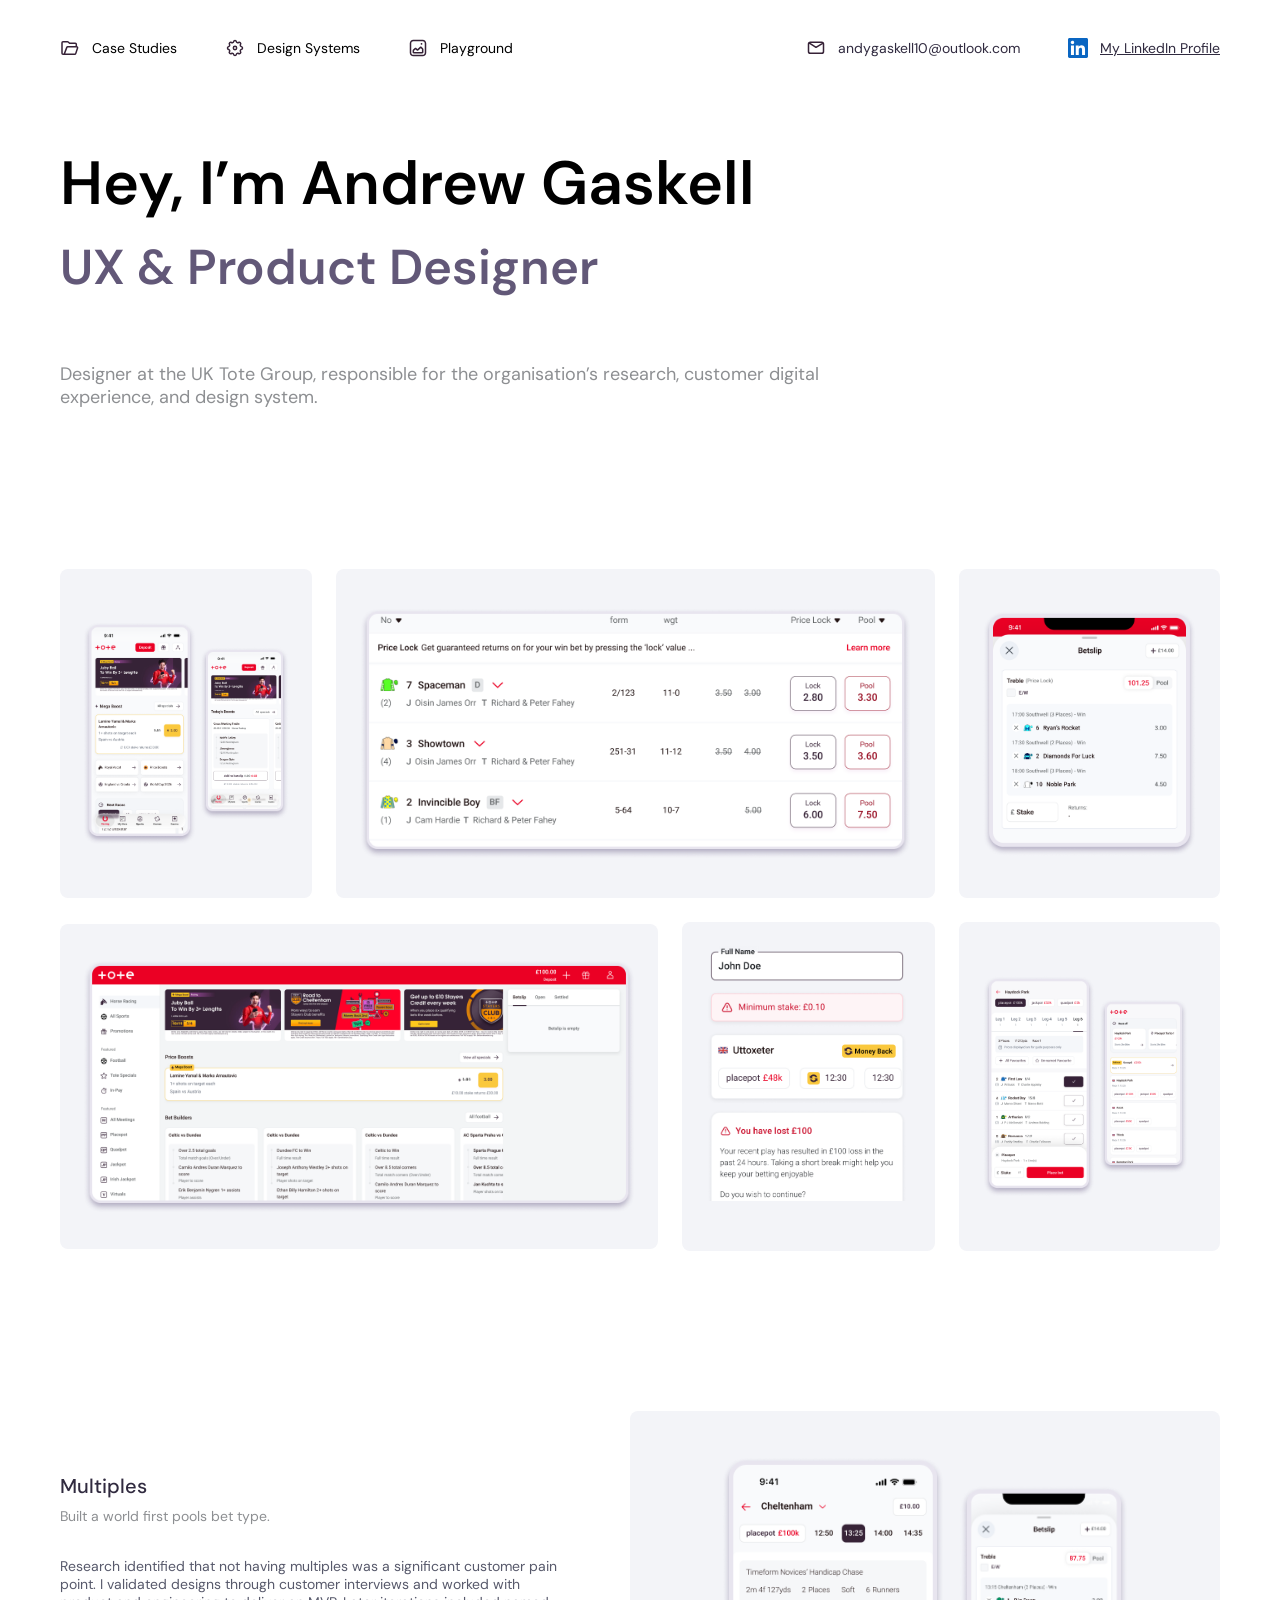
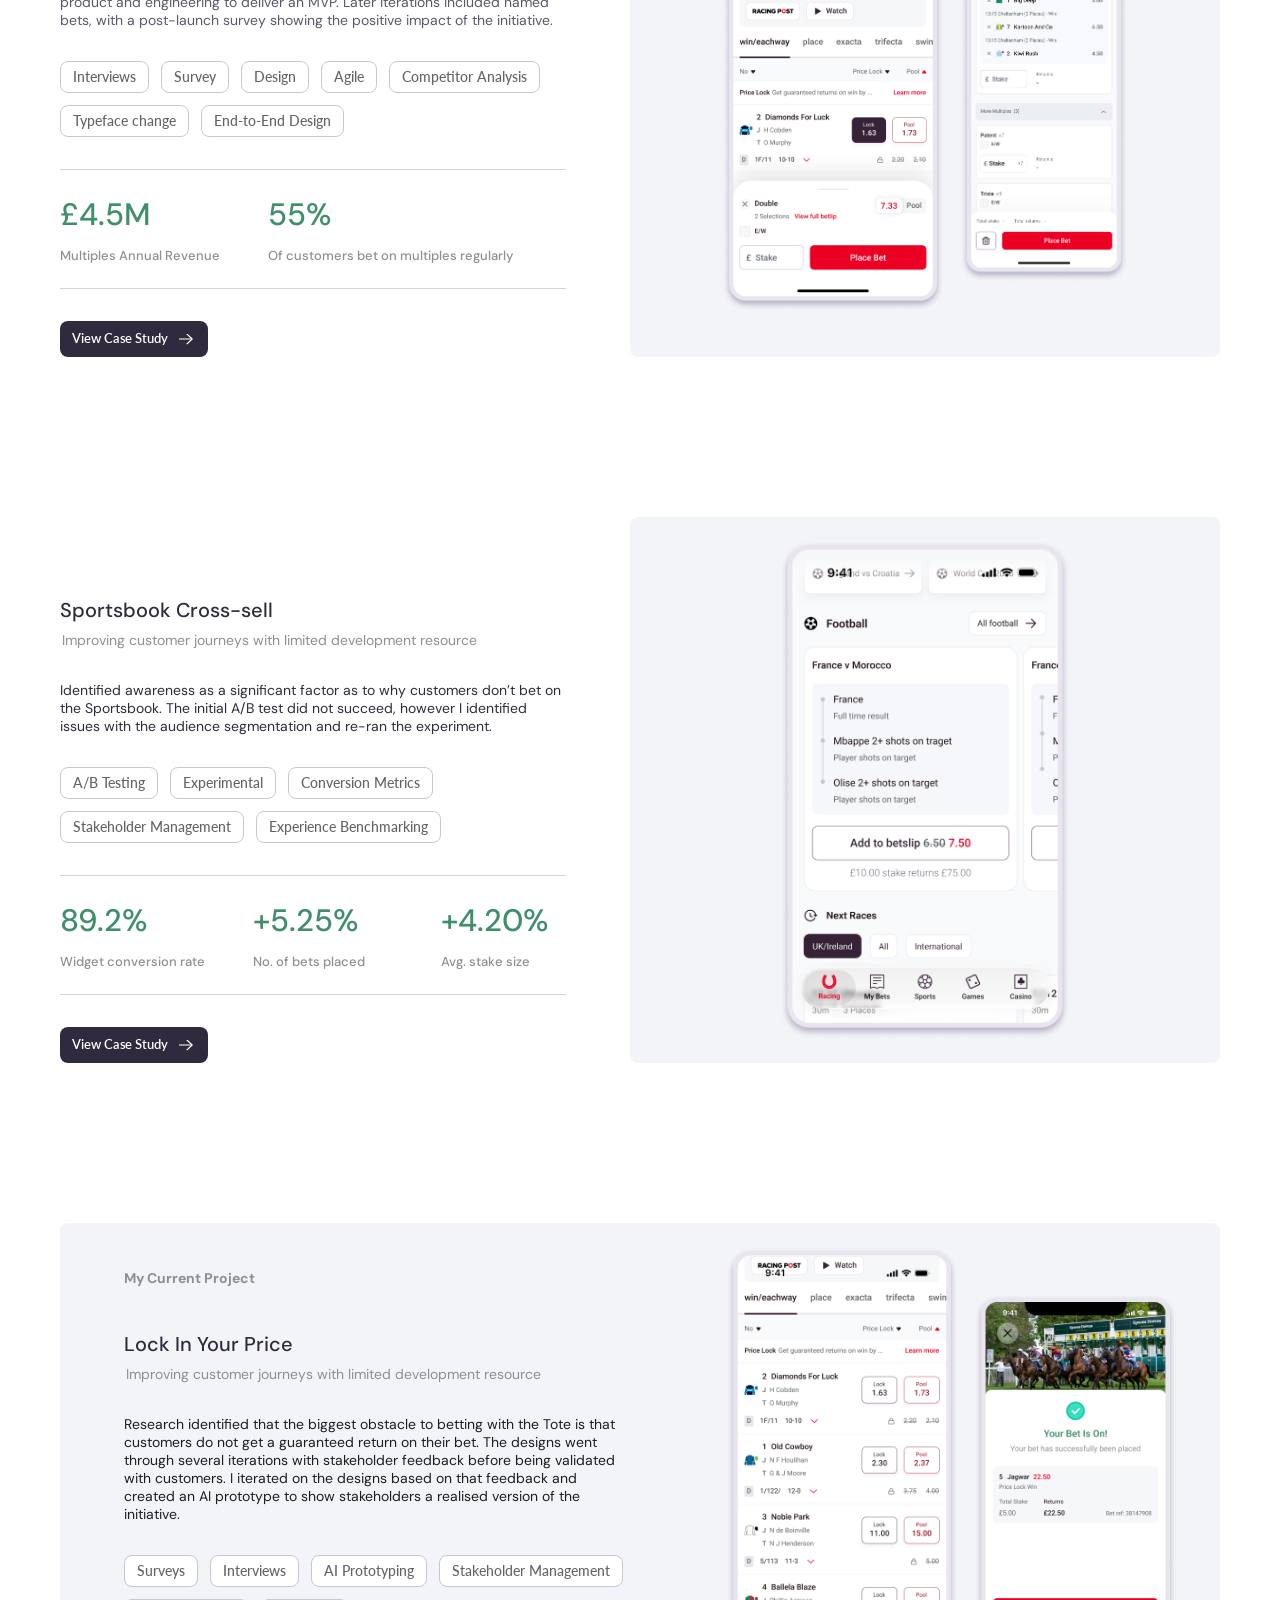
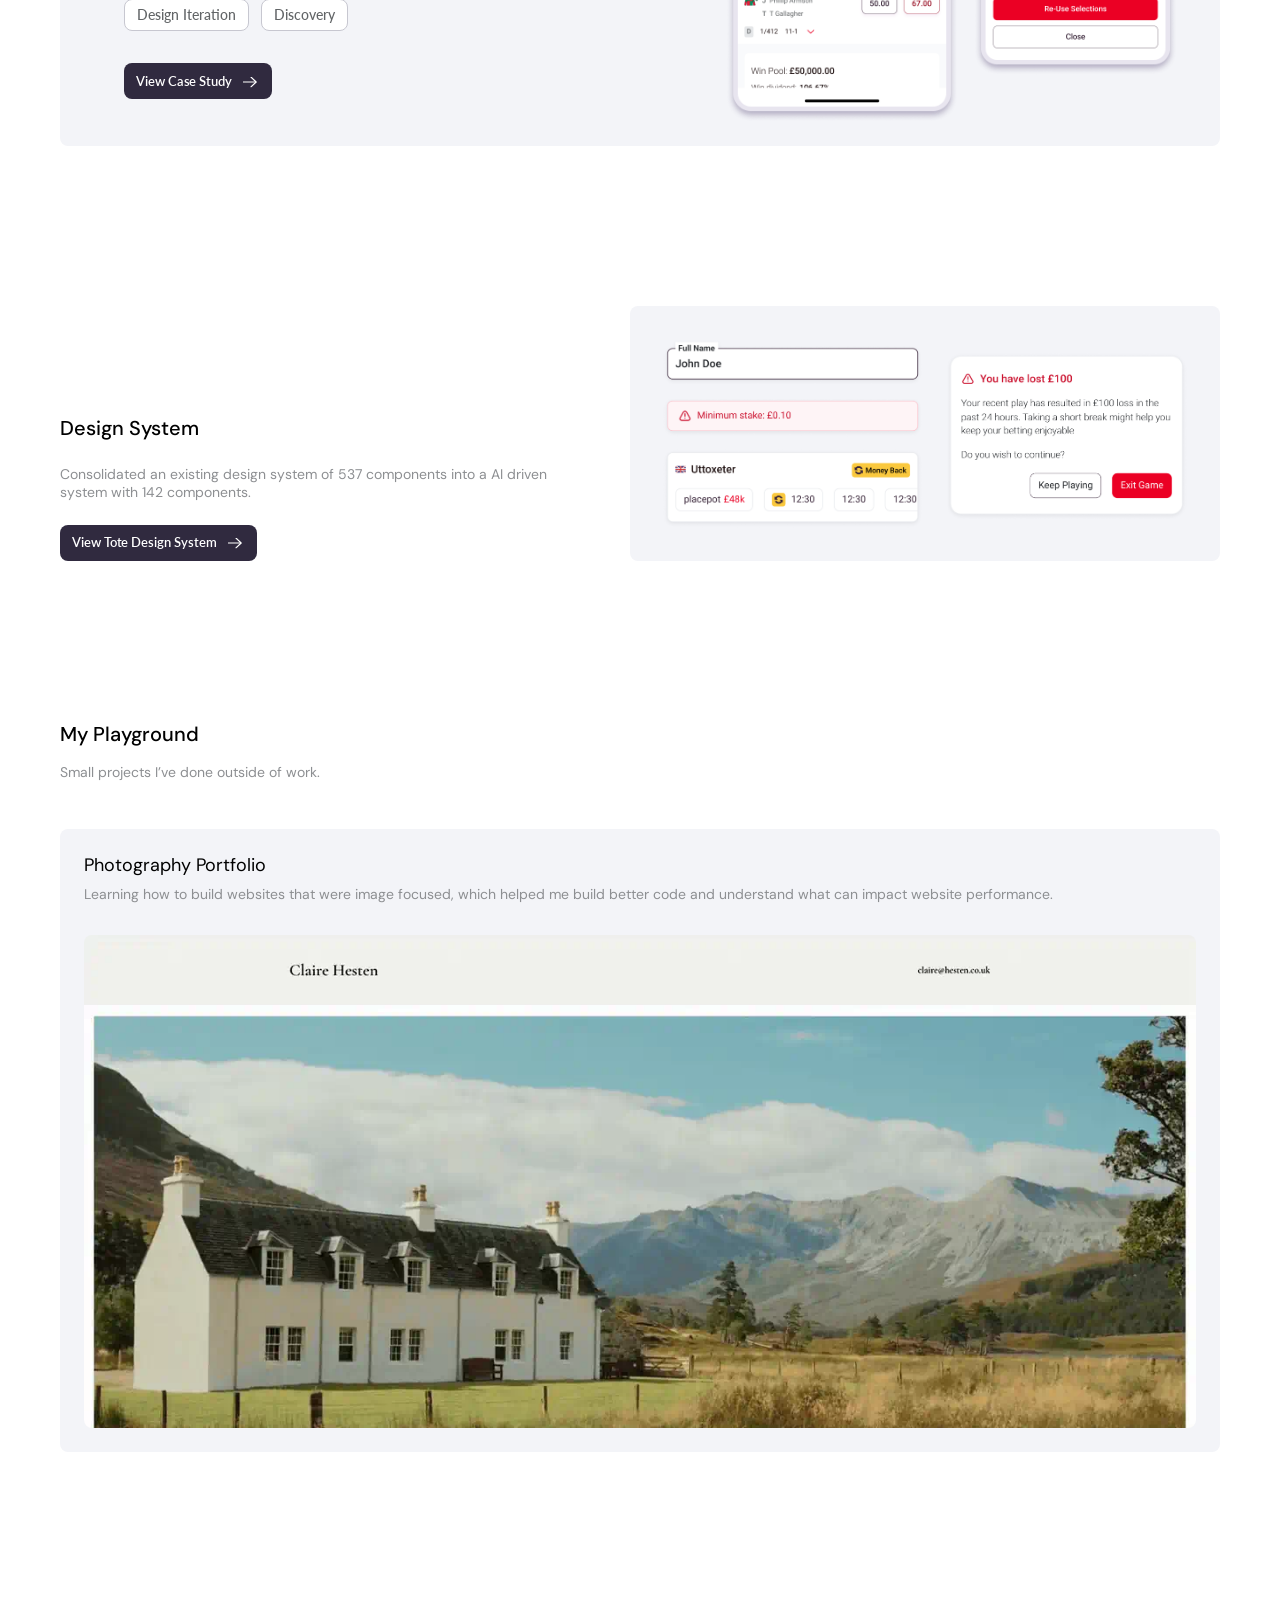
==== index.html @ a0d631d8 "Make the new design portfolio page the homepage design-portfolio.html becomes index.html, replacing " ====
<!DOCTYPE html>
<html lang="en">
<head>
  <meta charset="UTF-8" />
  <meta name="viewport" content="width=device-width, initial-scale=1.0" />
  <title>Andrew Gaskell – UX &amp; Product Designer</title>
  <meta name="description" content="Andrew Gaskell, UX &amp; Product Designer at the UK Tote Group: case studies, design system and side projects." />
  <link rel="preconnect" href="https://fonts.googleapis.com" />
  <link rel="preconnect" href="https://fonts.gstatic.com" crossorigin />
  <link
    href="https://fonts.googleapis.com/css2?family=DM+Sans:opsz,wght@9..40,400;9..40,500;9..40,600;9..40,700&family=Lato:wght@400;700&display=swap"
    rel="stylesheet"
  />
  <link rel="stylesheet" href="tokens.css" />
  <script>
    if ('IntersectionObserver' in window) document.documentElement.classList.add('reveal-ready');
  </script>
  <style>
    *,
    *::before,
    *::after {
      box-sizing: border-box;
      margin: 0;
      padding: 0;
    }

    html {
      scroll-behavior: smooth;
    }

    @media (prefers-reduced-motion: reduce) {
      html { scroll-behavior: auto; }
    }

    body {
      font-family: var(--font-sans);
      font-optical-sizing: none;
      font-variation-settings: "opsz" 14;
      line-height: normal;
      color: var(--pf-text-primary);
      background: var(--pf-surface);
      -webkit-font-smoothing: antialiased;
      -moz-osx-font-smoothing: grayscale;
    }

    img {
      display: block;
      max-width: 100%;
    }

    a {
      color: inherit;
    }

    :focus-visible {
      outline: 2px solid var(--pf-action-primary);
      outline-offset: 3px;
      border-radius: 4px;
    }

    .skip-link {
      position: absolute;
      left: var(--space-04);
      top: -100px;
      z-index: 200;
      padding: var(--space-02) var(--space-03);
      background: var(--pf-action-primary);
      color: var(--pf-surface);
      border-radius: var(--radius-md);
      font-size: var(--font-size-body-sm);
    }

    .skip-link:focus {
      top: var(--space-04);
    }

    /* ---------- HEADER ---------- */
    .site-header {
      position: sticky;
      top: 0;
      z-index: 100;
      display: flex;
      align-items: center;
      justify-content: space-between;
      gap: var(--space-05) var(--space-07);
      flex-wrap: wrap;
      min-height: 83px;
      /* 60px at 1440; beyond that it lines up with the centred 1320px content. */
      padding: 36px max(60px, calc((100% - 1320px) / 2)) var(--space-05);
      background: var(--pf-surface) url("images/home-header-bg.png") center / cover no-repeat;
      transition: box-shadow 0.2s ease;
    }

    .site-header--scrolled {
      box-shadow: 0 1px 0 var(--pf-border-divider);
    }

    .site-nav,
    .site-contact {
      display: flex;
      align-items: center;
      flex-wrap: wrap;
      gap: var(--space-03) var(--space-07);
      list-style: none;
    }

    .site-nav li,
    .site-contact li {
      display: flex;
    }

    .header-link {
      display: inline-flex;
      align-items: center;
      gap: var(--space-03);
      font-size: var(--font-size-body-sm);
      text-decoration: none;
      white-space: nowrap;
    }

    .site-nav .header-link {
      color: var(--pf-text-strong);
    }

    .site-contact .header-link {
      color: var(--pf-text-brand);
    }

    .header-link__icon {
      flex: none;
      width: 20px;
      height: 20px;
    }

    .header-link:hover span,
    .header-link--underline span {
      text-decoration: underline;
    }

    /* ---------- PAGE ---------- */
    .page {
      display: flex;
      flex-direction: column;
      gap: var(--space-11);
      max-width: 1440px;
      margin: 0 auto;
      padding: 60px 60px var(--space-11);
    }

    [id] {
      scroll-margin-top: 110px;
    }

    /* ---------- HERO ---------- */
    .hero {
      display: flex;
      flex-direction: column;
      gap: var(--space-08);
    }

    .hero__title {
      max-width: 695px;
    }

    .hero__title {
      display: flex;
      flex-direction: column;
      gap: var(--space-03);
      font-weight: 600;
    }

    .hero__name {
      font-size: var(--font-size-display);
      font-weight: 600;
      color: var(--pf-text-strong);
    }

    .hero__role {
      font-size: var(--font-size-h1);
      color: var(--pf-text-accent);
    }

    .hero__intro {
      width: 848px;
      max-width: 100%;
      font-size: var(--font-size-body);
      line-height: 23px;
      color: var(--pf-text-tertiary);
    }

    /* ---------- BANNER GRID ---------- */
    .banner-grid {
      display: flex;
      flex-direction: column;
      gap: var(--space-05);
    }

    .banner-row {
      display: flex;
      align-items: center;
      gap: var(--space-05);
    }

    .tile {
      display: flex;
      align-items: center;
      min-width: 0;
      height: 329px;
      padding: 0 var(--space-05);
      background: var(--pf-surface-muted);
      border-radius: var(--radius-md);
    }

    .tile img {
      height: auto;
      object-fit: cover;
    }

    .tile--phones {
      gap: var(--space-01);
    }

    /* Basis = Figma width; equal shrink keeps the columns proportional. */
    .tile--1 { flex: 0 1 286px; }
    .tile--2 { flex: 0 1 690px; justify-content: center; overflow: hidden; }
    .tile--3 { flex: 0 1 296px; }
    .tile--4 { flex: 0 1 690px; height: 325px; padding: 0 var(--space-04); justify-content: center; overflow: hidden; }
    .tile--5 { flex: 0 1 286px; align-items: flex-start; padding: var(--space-05); overflow: hidden; }
    .tile--6 { flex: 0 1 296px; }

    .tile--1 .tile__big { width: 54.62%; }
    .tile--1 .tile__small { width: 43.7%; }
    .tile--2 img,
    .tile--3 img { width: 100%; }
    .tile--4 img { width: 97.57%; }
    .tile--5 img { width: 98.74%; }
    .tile--6 .tile__big { width: 52.42%; }
    .tile--6 .tile__small { width: 41.94%; }

    /* ---------- SHARED CASE STUDY PARTS ---------- */
    .case {
      display: flex;
      align-items: flex-end;
      gap: var(--space-08);
      max-width: 1215px;
    }

    .case__body {
      display: flex;
      flex: none;
      flex-direction: column;
      align-items: flex-start;
      gap: var(--space-06);
      width: 506px;
      max-width: 100%;
    }

    .case__heading {
      display: flex;
      flex-direction: column;
      gap: var(--space-02);
      width: 418px;
      max-width: 100%;
    }

    .case__title {
      font-size: var(--font-size-body-lg);
      font-weight: 500;
      color: var(--pf-text-brand);
    }

    .case__subtitle {
      font-size: var(--font-size-body-sm);
      font-weight: 400;
      color: var(--pf-text-tertiary);
    }

    .case__text,
    .case__subtitle,
    .ds__text,
    .playground__sub,
    .project__text {
      line-height: 18px;
    }

    .case__text {
      font-size: var(--font-size-body-sm);
    }

    .chips {
      display: flex;
      flex-wrap: wrap;
      align-items: center;
      gap: var(--space-03);
      list-style: none;
    }

    .chip {
      display: inline-flex;
      align-items: center;
      height: 32px;
      padding: 6px var(--space-03);
      background: var(--pf-surface);
      border: 0.6px solid var(--pf-border-chip);
      border-radius: var(--radius-md);
      font-family: var(--font-ui);
      font-size: var(--font-size-body-sm);
      font-weight: 500;
      line-height: 20px;
      color: var(--pf-text-chip);
      white-space: nowrap;
    }

    /* Figma lets the 3-metric row run 13px past the 506px column; nowrap keeps that. */
    .metrics {
      display: flex;
      flex-wrap: nowrap;
      gap: var(--space-05) var(--space-07);
      width: 100%;
      padding: var(--space-05) 0;
      border-top: 1px solid var(--pf-border-divider);
      border-bottom: 1px solid var(--pf-border-divider);
      font-weight: 500;
    }

    .metric {
      display: flex;
      flex: none;
      flex-direction: column;
      gap: var(--space-03);
    }

    .metric__value {
      font-size: var(--font-size-h3);
      color: var(--pf-text-positive);
      white-space: nowrap;
    }

    .metric__label {
      font-size: var(--font-size-label);
      white-space: nowrap;
      color: var(--pf-text-tertiary);
    }

    .metric--fixed .metric__label {
      width: 140px;
      white-space: normal;
    }

    .btn {
      display: inline-flex;
      align-items: center;
      justify-content: center;
      gap: var(--space-02);
      padding: var(--space-02) var(--space-03);
      background: var(--pf-action-primary);
      border-radius: var(--radius-md);
      font-family: var(--font-ui);
      font-size: var(--font-size-label);
      font-weight: 600;
      line-height: 1.34;
      letter-spacing: -0.065px;
      color: var(--pf-surface);
      text-decoration: none;
      white-space: nowrap;
      transition: background-color 0.15s ease;
    }

    .btn:hover {
      background: var(--pf-action-hover);
    }

    .btn__icon {
      display: flex;
      align-items: center;
      justify-content: center;
      flex: none;
      width: 20px;
      height: 20px;
    }

    .btn__icon img {
      flex: none;
      transform: rotate(-90deg);
    }

    .media {
      display: flex;
      flex: 0 1 645px;
      min-width: 0;
      align-items: center;
      justify-content: center;
      width: 645px;
      max-width: 100%;
      background: var(--pf-surface-muted);
      border-radius: var(--radius-md);
    }

    .media img {
      height: auto;
      object-fit: cover;
    }

    /* ---------- MULTIPLES ---------- */
    .media--multiples {
      gap: var(--space-04);
      height: 546px;
      padding: var(--space-05) 0;
    }

    /* 243px / 183px of the 645px panel */
    .media--multiples .media__big { width: 37.67%; }
    .media--multiples .media__small { width: 28.37%; }

    .text--multiples { color: var(--color-neutral-600); }

    /* ---------- CROSS SELL ---------- */
    .media--cross-sell {
      height: 546px;
      padding: var(--space-05) 0;
    }

    .media--cross-sell img {
      width: auto;
      height: 100%;
      aspect-ratio: 1224 / 2097;
    }

    .text--cross-sell { color: var(--pf-text-brand); }

    /* Centre-aligned in Figma on these nodes; kept to match the design. */
    .is-centred { text-align: center; }

    /* ---------- CURRENT PROJECT ---------- */
    .current {
      display: flex;
      align-items: center;
      gap: var(--space-09);
      /* Right padding is 160px at 1440; it gives way first on narrower screens. */
      padding: var(--space-05) clamp(var(--space-05), calc(100vw - 1237px), var(--space-11)) var(--space-05) var(--space-08);
      background: var(--pf-surface-muted);
      border-radius: var(--radius-md);
    }

    .current__text {
      display: flex;
      flex: none;
      flex-direction: column;
      gap: 44px;
      width: 506px;
      max-width: 100%;
    }

    .current__eyebrow {
      font-size: var(--font-size-body-sm);
      font-weight: 700;
      color: var(--pf-text-tertiary);
    }

    .text--current { color: var(--pf-text-primary); }

    .current__mockups {
      display: flex;
      align-items: center;
      flex: 0 1 451px;
      gap: var(--space-04);
      min-width: 0;
    }

    .current__mockups img {
      height: auto;
      object-fit: cover;
    }

    .current__mockups .media__big { width: 51.44%; }
    .current__mockups .media__small { width: 45.01%; }

    /* ---------- DESIGN SYSTEM ---------- */
    .case__body--ds {
      gap: var(--space-05);
    }

    .ds__title {
      font-size: var(--font-size-body-lg);
      font-weight: 500;
      color: var(--pf-text-strong);
    }

    .ds__text {
      font-size: var(--font-size-body-sm);
      color: var(--pf-text-tertiary);
    }

    .media--ds {
      padding: var(--space-06);
    }

    .media--ds img {
      width: 100%;
    }

    /* ---------- PLAYGROUND ---------- */
    .playground {
      display: flex;
      flex-direction: column;
      gap: var(--space-07);
    }

    .playground__header {
      display: flex;
      flex-direction: column;
      gap: var(--space-04);
    }

    .playground__title {
      font-size: var(--font-size-body-lg);
      font-weight: 500;
      color: var(--pf-text-strong);
    }

    .playground__sub,
    .project__text {
      font-size: var(--font-size-body-sm);
      color: var(--pf-text-tertiary);
    }

    .project {
      display: flex;
      flex-direction: column;
      gap: var(--space-06);
      padding: var(--space-05);
      background: var(--pf-surface-muted);
      border-radius: var(--radius-md);
    }

    .project__heading {
      display: flex;
      flex-direction: column;
      gap: var(--space-02);
    }

    .project__title {
      font-size: var(--font-size-body);
      font-weight: 400;
      color: var(--pf-text-strong);
    }

    .project__media {
      width: 100%;
      height: auto;
      aspect-ratio: 1904 / 844;
      object-fit: cover;
      border-radius: var(--radius-md);
    }

    /* ---------- SCROLL REVEAL ---------- */
    /* Only hides content once JS has confirmed it can reveal it again. */
    .reveal-ready [data-reveal] {
      opacity: 0;
      transform: translateY(32px);
      transition:
        opacity 0.7s cubic-bezier(0.22, 1, 0.36, 1),
        transform 0.7s cubic-bezier(0.22, 1, 0.36, 1);
      transition-delay: var(--reveal-delay, 0s);
      will-change: opacity, transform;
    }

    .reveal-ready [data-reveal].is-revealed {
      opacity: 1;
      transform: none;
    }

    @media (prefers-reduced-motion: reduce) {
      .reveal-ready [data-reveal] {
        opacity: 1;
        transform: none;
        transition: none;
      }
    }

    /* ---------- RESPONSIVE ---------- */
    @media (max-width: 1200px) {
      .case,
      .current {
        flex-direction: column;
        align-items: flex-start;
        gap: var(--space-07);
      }

      .current {
        padding: var(--space-08);
      }

      .media {
        flex: none;
        width: 100%;
        max-width: 645px;
      }

      .current__mockups {
        flex: none;
        width: 451px;
        max-width: 100%;
      }

      .media--multiples,
      .media--cross-sell {
        height: auto;
        aspect-ratio: 645 / 546;
      }

      .media--cross-sell img {
        width: 45.07%;
        height: auto;
      }
    }

    @media (max-width: 1100px) {
      .banner-grid {
        display: grid;
        grid-template-columns: 1fr 1fr;
        gap: var(--space-05);
      }

      .banner-row {
        display: contents;
      }

      .tile {
        height: 329px;
        padding: var(--space-05);
        justify-content: center;
      }

      .tile--2,
      .tile--4 {
        grid-column: 1 / -1;
        height: auto;
      }

      .tile--2 { order: 1; }
      .tile--1 { order: 2; }
      .tile--3 { order: 3; }
      .tile--4 { order: 4; }
      .tile--5 { order: 5; align-items: center; }
      .tile--6 { order: 6; }

      /* Cap each mockup at its Figma size so phones don't balloon in wider cells. */
      .tile--1 .tile__big,
      .tile--6 .tile__big { width: 130px; }
      .tile--1 .tile__small,
      .tile--6 .tile__small { width: 104px; }
      .tile--3 img { width: 248px; }
      .tile--5 img { width: 235px; }
      .tile--2 img,
      .tile--4 img { width: 100%; max-width: 642px; }
    }

    @media (max-width: 768px) {
      .site-header {
        position: static;
        padding: var(--space-05) 20px;
      }

      .site-nav,
      .site-contact {
        gap: var(--space-03) var(--space-05);
      }

      .page {
        gap: var(--space-09);
        padding: var(--space-07) 20px var(--space-09);
      }

      .hero {
        gap: var(--space-06);
      }

      .hero__name { font-size: 40px; }
      .hero__role { font-size: 30px; }
      .hero__intro { font-size: 16px; }

      .banner-grid {
        grid-template-columns: 1fr;
      }

      .tile--2,
      .tile--4 {
        padding: var(--space-04);
      }

      .current {
        padding: var(--space-05);
        gap: var(--space-06);
      }

      .current__text {
        gap: var(--space-05);
      }

      .media--ds {
        padding: var(--space-05);
      }

      .metrics { flex-wrap: wrap; }

      .metric__value { font-size: 26px; }

      .metric { flex: 0 1 auto; }
      .metric__label { white-space: normal; }
      .metric--fixed .metric__label { width: auto; }
    }

    @media (max-width: 420px) {
      .chip { white-space: normal; height: auto; min-height: 32px; }
      .btn { white-space: normal; text-align: left; }
    }
  </style>
</head>
<body>
  <a class="skip-link" href="#main">Skip to content</a>

  <header class="site-header">
    <nav aria-label="Main">
      <ul class="site-nav">
        <li>
          <a class="header-link" href="#case-studies">
            <img class="header-link__icon" src="images/home-icon-folder-open.svg" width="20" height="20" alt="" />
            <span>Case Studies</span>
          </a>
        </li>
        <li>
          <a class="header-link" href="#design-system">
            <img class="header-link__icon" src="images/home-icon-settings.svg" width="20" height="20" alt="" />
            <span>Design Systems</span>
          </a>
        </li>
        <li>
          <a class="header-link" href="#playground">
            <img class="header-link__icon" src="images/home-icon-image.svg" width="20" height="20" alt="" />
            <span>Playground</span>
          </a>
        </li>
      </ul>
    </nav>

    <ul class="site-contact" aria-label="Contact">
      <li>
        <a class="header-link" href="mailto:andygaskell10@outlook.com">
          <img class="header-link__icon" src="images/home-icon-mail.svg" width="20" height="20" alt="" />
          <span>andygaskell10@outlook.com</span>
        </a>
      </li>
      <li>
        <a
          class="header-link header-link--underline"
          href="https://www.linkedin.com/in/andrew-gaskell-4092a5191/"
          target="_blank"
          rel="noopener"
          aria-label="My LinkedIn Profile (opens in a new tab)"
        >
          <img class="header-link__icon" src="images/home-icon-linkedin.svg" width="20" height="20" alt="" />
          <span>My LinkedIn Profile</span>
        </a>
      </li>
    </ul>
  </header>

  <main id="main" class="page">
    <!-- HERO + BANNER GRID -->
    <section class="hero" data-reveal aria-labelledby="hero-title">
      <div class="hero__title">
        <h1 id="hero-title" class="hero__name">Hey, I’m Andrew Gaskell</h1>
        <p class="hero__role">UX &amp; Product Designer</p>
      </div>
      <p class="hero__intro">Designer at the UK Tote Group, responsible for the organisation’s research, customer digital experience, and design system.</p>
    </section>

    <div class="banner-grid" data-reveal style="--reveal-delay: 0.15s;">
      <div class="banner-row">
        <div class="tile tile--1 tile--phones">
          <img class="tile__big" src="images/home-banner-mobile-big-1.png" width="130" height="260" style="aspect-ratio: 130 / 260;" alt="Tote mobile app screen" />
          <img class="tile__small" src="images/home-banner-mobile-sm-1.png" width="104" height="202" style="aspect-ratio: 104 / 202;" alt="Tote mobile app bet slip" />
        </div>
        <div class="tile tile--2">
          <img src="images/home-banner-desktop-1.png" width="642" height="293" style="aspect-ratio: 642 / 293;" alt="Tote desktop racecard" />
        </div>
        <div class="tile tile--3">
          <img src="images/home-banner-mobile-big-2.png" width="248" height="286" style="aspect-ratio: 248 / 286;" alt="Tote mobile betting options" />
        </div>
      </div>
      <div class="banner-row">
        <div class="tile tile--4">
          <img src="images/home-banner-desktop-2.png" width="642" height="293" style="aspect-ratio: 642 / 293;" alt="Tote desktop homepage" />
        </div>
        <div class="tile tile--5">
          <img src="images/home-banner-design-system.png" width="235" height="297" style="aspect-ratio: 235 / 297;" alt="Design system component examples" />
        </div>
        <div class="tile tile--6 tile--phones">
          <img class="tile__big" src="images/home-banner-mobile-big-4.png" width="130" height="258" style="aspect-ratio: 130 / 258;" alt="Tote mobile app screen" />
          <img class="tile__small" src="images/home-banner-mobile-sm-2.png" width="104" height="202" style="aspect-ratio: 104 / 202;" alt="Tote mobile app bet confirmation" />
        </div>
      </div>
    </div>

    <!-- MULTIPLES -->
    <section id="case-studies" class="case" data-reveal aria-labelledby="multiples-title">
      <div class="case__body">
        <div class="case__heading">
          <h2 id="multiples-title" class="case__title">Multiples</h2>
          <p class="case__subtitle">Built a world first pools bet type.</p>
        </div>
        <p class="case__text text--multiples">Research identified that not having multiples was a significant customer pain point. I validated designs through customer interviews and worked with product and engineering to deliver an MVP. Later iterations included named bets, with a post-launch survey showing the positive impact of the initiative.</p>
        <ul class="chips" aria-label="Methods">
          <li class="chip">Interviews</li>
          <li class="chip">Survey</li>
          <li class="chip">Design</li>
          <li class="chip">Agile</li>
          <li class="chip">Competitor Analysis</li>
          <li class="chip">Typeface change</li>
          <li class="chip">End-to-End Design</li>
        </ul>
        <div class="metrics">
          <div class="metric">
            <p class="metric__value">£4.5M</p>
            <p class="metric__label">Multiples Annual Revenue</p>
          </div>
          <div class="metric">
            <p class="metric__value">55%</p>
            <p class="metric__label">Of customers bet on multiples regularly</p>
          </div>
        </div>
        <a class="btn" href="multiples.html" aria-describedby="multiples-title">
          View Case Study
          <span class="btn__icon"><img src="images/home-icon-arrow-right.svg" width="11.2908" height="13.7502" alt="" /></span>
        </a>
      </div>
      <div class="media media--multiples">
        <img class="media__big" src="images/home-multiples-mockup-big.png" width="243" height="497" style="aspect-ratio: 243 / 497;" alt="Multiples bet builder on mobile" />
        <img class="media__small" src="images/home-multiples-mockup-sm.png" width="183" height="432" style="aspect-ratio: 183 / 432;" alt="Multiples named bet on mobile" />
      </div>
    </section>

    <!-- SPORTSBOOK CROSS-SELL -->
    <section class="case" aria-labelledby="cross-sell-title" data-reveal>
      <div class="case__body">
        <div class="case__heading">
          <h2 id="cross-sell-title" class="case__title">Sportsbook Cross-sell</h2>
          <p class="case__subtitle is-centred">Improving customer journeys with limited development resource</p>
        </div>
        <p class="case__text text--cross-sell">Identified awareness as a significant factor as to why customers don’t bet on the Sportsbook. The initial A/B test did not succeed, however I identified issues with the audience segmentation and re-ran the experiment.</p>
        <ul class="chips" aria-label="Methods">
          <li class="chip">A/B Testing</li>
          <li class="chip">Experimental</li>
          <li class="chip">Conversion Metrics</li>
          <li class="chip">Stakeholder Management</li>
          <li class="chip">Experience Benchmarking</li>
        </ul>
        <div class="metrics">
          <div class="metric">
            <p class="metric__value">89.2%</p>
            <p class="metric__label is-centred">Widget conversion rate</p>
          </div>
          <div class="metric metric--fixed">
            <p class="metric__value">+5.25%</p>
            <p class="metric__label">No. of bets placed</p>
          </div>
          <div class="metric metric--fixed">
            <p class="metric__value">+4.20%</p>
            <p class="metric__label">Avg. stake size</p>
          </div>
        </div>
        <a class="btn" href="exotic-cross-sell.html" aria-describedby="cross-sell-title">
          View Case Study
          <span class="btn__icon"><img src="images/home-icon-arrow-right.svg" width="11.2908" height="13.7502" alt="" /></span>
        </a>
      </div>
      <div class="media media--cross-sell">
        <img src="images/home-cross-sell-mockup.png" width="291" height="498" alt="Sportsbook cross-sell widget on mobile" />
      </div>
    </section>

    <!-- MY CURRENT PROJECT -->
    <section class="current" data-reveal aria-labelledby="liyp-title">
      <div class="current__text">
        <p class="current__eyebrow">My Current Project</p>
        <div class="case__body">
          <div class="case__heading">
            <h2 id="liyp-title" class="case__title">Lock In Your Price</h2>
            <p class="case__subtitle is-centred">Improving customer journeys with limited development resource</p>
          </div>
          <p class="case__text text--current">Research identified that the biggest obstacle to betting with the Tote is that customers do not get a guaranteed return on their bet. The designs went through several iterations with stakeholder feedback before being validated with customers. I iterated on the designs based on that feedback and created an AI prototype to show stakeholders a realised version of the initiative.</p>
          <ul class="chips" aria-label="Methods">
            <li class="chip">Surveys</li>
            <li class="chip">Interviews</li>
            <li class="chip">AI Prototyping</li>
            <li class="chip">Stakeholder Management</li>
            <li class="chip">Design Iteration</li>
            <li class="chip">Discovery</li>
          </ul>
          <a class="btn" href="lock-in-your-price.html" aria-describedby="liyp-title">
            View Case Study
            <span class="btn__icon"><img src="images/home-icon-arrow-right.svg" width="11.2908" height="13.7502" alt="" /></span>
          </a>
        </div>
      </div>
      <div class="current__mockups">
        <img class="media__big" src="images/home-liyp-mockup-big.png" width="232" height="475" style="aspect-ratio: 232 / 475;" alt="Lock In Your Price bet slip on mobile" />
        <img class="media__small" src="images/home-liyp-mockup-sm.png" width="203" height="381" style="aspect-ratio: 203 / 381;" alt="Lock In Your Price confirmation on mobile" />
      </div>
    </section>

    <!-- DESIGN SYSTEM -->
    <section id="design-system" class="case" data-reveal aria-labelledby="ds-title">
      <div class="case__body case__body--ds">
        <h2 id="ds-title" class="ds__title">Design System</h2>
        <p class="ds__text">Consolidated an existing design system of 537 components into a AI driven system with 142 components.</p>
        <a class="btn" href="tote-design-system.html">
          View Tote Design System
          <span class="btn__icon"><img src="images/home-icon-arrow-right.svg" width="11.2908" height="13.7502" alt="" /></span>
        </a>
      </div>
      <div class="media media--ds">
        <img src="images/home-design-system-components.png" width="581" height="211" style="aspect-ratio: 581 / 211;" alt="Tote design system components" />
      </div>
    </section>

    <!-- PLAYGROUND -->
    <section id="playground" class="playground" data-reveal aria-labelledby="playground-title">
      <div class="playground__header">
        <h2 id="playground-title" class="playground__title">My Playground</h2>
        <p class="playground__sub">Small projects I’ve done outside of work.</p>
      </div>
      <article class="project">
        <div class="project__heading">
          <h3 class="project__title">Photography Portfolio</h3>
          <p class="project__text">Learning how to build websites that were image focused, which helped me build better code and understand what can impact website performance.</p>
        </div>
        <picture>
          <source srcset="images/home-photography-portfolio-poster.webp" media="(prefers-reduced-motion: reduce)" />
          <img class="project__media" src="images/home-photography-portfolio.webp" width="1272" height="564" loading="lazy" alt="Scrolling through the photography portfolio website, featuring a white cottage below mountains" />
        </picture>
      </article>
    </section>
  </main>

  <script>
    (function () {
      var header = document.querySelector('.site-header');
      if (!header) return;
      var toggle = function () {
        header.classList.toggle('site-header--scrolled', window.scrollY > 8);
      };
      toggle();
      window.addEventListener('scroll', toggle, { passive: true });
    })();
    (function () {
      var items = document.querySelectorAll('[data-reveal]');
      if (!('IntersectionObserver' in window)) return;
      var reduce = window.matchMedia('(prefers-reduced-motion: reduce)').matches;
      if (reduce) {
        items.forEach(function (el) { el.classList.add('is-revealed'); });
        return;
      }
      var observer = new IntersectionObserver(function (entries) {
        entries.forEach(function (entry) {
          // Sections already scrolled past (e.g. after a reload mid-page) show straight away.
          var passed = !entry.isIntersecting && entry.boundingClientRect.bottom < 0;
          if (!entry.isIntersecting && !passed) return;
          if (passed) entry.target.style.transition = 'none';
          entry.target.classList.add('is-revealed');
          observer.unobserve(entry.target);
        });
      }, { rootMargin: '0px 0px -10% 0px', threshold: 0.12 });
      items.forEach(function (el) { observer.observe(el); });
    })();
  </script>
</body>
</html>
---- tokens.css ----
/*
 * ============================================================
 *  Tote Design System — Colour Tokens
 *  Source: Lock-In-Your-Price DS (Figma)
 *  https://www.figma.com/design/8CJ8MDZICH0YP7s2HrSjnl/
 *
 *  Structure
 *  ─────────────────────────────────────────────────────────
 *  1. Primitives   — raw colour ramps, no semantic meaning
 *  2. Tokens       — purpose-driven aliases to primitives
 * ============================================================
 */

/* ============================================================
   1. PRIMITIVES
   Grouped by palette. Use these only inside token definitions
   or when there is genuinely no semantic token available.
   ============================================================ */

:root {

  /* ── Primary (Red) ── */
  --color-primary-200: #fff4f6;
  --color-primary-400: #ffc7cf;
  --color-primary-500: #eb0024;
  --color-primary-600: #cc1430;
  --color-primary-800: #990f24;

  /* ── Green ── */
  --color-green-200: #f2faf6;
  --color-green-400: #c2f5d1;
  --color-green-500: #16d74f;
  --color-green-600: #14a23e;
  --color-green-800: #026b21;

  /* ── Orange ── */
  --color-orange-200: #fffaf4;
  --color-orange-400: #ffe7cd;
  --color-orange-500: #f19a38;
  --color-orange-600: #cf7b06;
  --color-orange-800: #9c5a0f;

  /* ── Grey ── */
  --color-grey-000: #ffffff;
  --color-grey-200: #f9fafc;
  --color-grey-300: #f4f5f7;
  --color-grey-400: #e5e7e9;
  --color-grey-500: #d1d1d6;
  --color-grey-600: #c4c4c4;
  --color-grey-800: #626567;
  --color-grey-900: #221414;

  /* ── Slate (Brand) ── */
  --color-slate-200: #fef8ff;
  --color-slate-400: #ead7ec;
  --color-slate-500: #c7a8c9;
  --color-slate-600: #8c6a8f;
  --color-slate-800: #372337;

}


/* ============================================================
   2. SEMANTIC TOKENS
   Convey intent rather than colour. Always prefer these over
   raw primitives in component and page styles.
   ============================================================ */

:root {

  /* ── Surface ── */
  --surface-primary:     var(--color-grey-000);     /* #ffffff — page / card background */
  --surface-raised:      var(--color-grey-200);     /* #f9fafc — slightly elevated surface */
  --surface-subtle:      var(--color-grey-300);     /* #f4f5f7 — input / row background */
  --surface-overlay:     var(--color-grey-400);     /* #e5e7e9 — dividers, chip bg */

  /* ── Text ── */
  --text-primary:        var(--color-grey-900);     /* #221414 — headings, body copy */
  --text-secondary:      var(--color-grey-800);     /* #626567 — supporting text */
  --text-disabled:       var(--color-grey-600);     /* #c4c4c4 — placeholder / disabled */
  --text-inverse:        var(--color-grey-000);     /* #ffffff — text on dark backgrounds */

  /* ── Brand ── */
  --brand-default:       var(--color-primary-500);  /* #eb0024 — primary action, CTA */
  --brand-hover:         var(--color-primary-600);  /* #cc1430 — hover state */
  --brand-active:        var(--color-primary-800);  /* #990f24 — pressed / active state */
  --brand-tint:          var(--color-primary-200);  /* #fff4f6 — light brand tint bg */
  --brand-subtle:        var(--color-primary-400);  /* #ffc7cf — chip / badge bg */

  /* ── Interactive / Links ── */
  --interactive-default: var(--color-primary-500);
  --interactive-hover:   var(--color-primary-600);
  --interactive-active:  var(--color-primary-800);
  --interactive-focus:   var(--color-primary-500);  /* use as outline / ring colour */

  /* ── Feedback — Success ── */
  --feedback-success:          var(--color-green-500);   /* #16d74f — success indicator */
  --feedback-success-emphasis: var(--color-green-600);   /* #14a23e — accessible dark green */
  --feedback-success-dark:     var(--color-green-800);   /* #026b21 — dark success */
  --feedback-success-tint:     var(--color-green-200);   /* #f2faf6 — success bg */
  --feedback-success-subtle:   var(--color-green-400);   /* #c2f5d1 — success chip / badge */

  /* ── Feedback — Warning ── */
  --feedback-warning:          var(--color-orange-500);  /* #f19a38 — warning / alert icon */
  --feedback-warning-emphasis: var(--color-orange-600);  /* #cf7b06 — accessible dark orange */
  --feedback-warning-dark:     var(--color-orange-800);  /* #9c5a0f — dark warning */
  --feedback-warning-tint:     var(--color-orange-200);  /* #fffaf4 — warning bg */
  --feedback-warning-subtle:   var(--color-orange-400);  /* #ffe7cd — warning chip / badge */

  /* ── Border / Divider ── */
  --border-default:      var(--color-grey-400);     /* #e5e7e9 — standard border */
  --border-strong:       var(--color-grey-500);     /* #d1d1d6 — stronger border */
  --border-subtle:       var(--color-grey-300);     /* #f4f5f7 — very light divider */

  /* ── Brand Accent (Slate) ── */
  --accent-default:      var(--color-slate-600);    /* #8c6a8f — brand purple accent */
  --accent-dark:         var(--color-slate-800);    /* #372337 — dark accent */
  --accent-mid:          var(--color-slate-500);    /* #c7a8c9 — mid accent */
  --accent-subtle:       var(--color-slate-400);    /* #ead7ec — light accent chip */
  --accent-tint:         var(--color-slate-200);    /* #fef8ff — accent background tint */

}

/* ============================================================
   3. PORTFOLIO TOKENS
   Source: Andrew Gaskell Portfolio (Figma)
   https://www.figma.com/design/G60YVGNIV7HhDrotTl51dK/
   This file uses its own Aubergine / Neutral palette, so it
   lives apart from the Tote ramps above rather than renaming them.
   ============================================================ */

:root {

  /* ── Primitives — Aubergine ── */
  --color-aubergine-500: #625878;   /* Figma: Primary (aubergine)/500 */
  --color-aubergine-800: #302a3f;   /* Figma: Primary (aubergine)/800 */

  /* ── Primitives — Neutral ── */
  --color-neutral-000:  #ffffff;    /* Figma: Grey/00, surface/primary */
  --color-neutral-100:  #f3f4f8;    /* Figma: Grey/100 */
  --color-neutral-300:  #d2d4d8;    /* Figma: Grey/300 */
  --color-neutral-400:  #c7c7d0;    /* Figma: chip border (raw value) */
  --color-neutral-500:  #8d8f92;    /* Figma: Grey/500, teritary */
  --color-neutral-600:  #57596b;    /* Figma: Multiples body copy (raw value) */
  --color-neutral-900:  #1d1e20;    /* Figma: primary */
  --color-neutral-1000: #000000;    /* Figma: black headings */

  /* ── Primitives — Success ── */
  --color-success-portfolio: #3f8f6b; /* Figma: Semantic/success */

  /* ── Semantic ── */
  --pf-surface:          var(--color-neutral-000);
  --pf-surface-muted:    var(--color-neutral-100);
  --pf-text-strong:      var(--color-neutral-1000);
  --pf-text-primary:     var(--color-neutral-900);
  --pf-text-brand:       var(--color-aubergine-800);
  --pf-text-accent:      var(--color-aubergine-500);
  --pf-text-tertiary:    var(--color-neutral-500);
  --pf-text-chip:        var(--color-grey-800);      /* Figma buttons/secondary/text #626567 — exact reuse */
  --pf-text-positive:    var(--color-success-portfolio);
  --pf-border-divider:   var(--color-neutral-300);
  --pf-border-chip:      var(--color-neutral-400);
  --pf-action-primary:   var(--color-aubergine-800);
  --pf-action-hover:     var(--color-aubergine-500);

  /* ── Spacing (Figma 01–11) ── */
  --space-01: 4px;
  --space-02: 8px;
  --space-03: 12px;
  --space-04: 16px;
  --space-05: 24px;
  --space-06: 32px;
  --space-07: 48px;
  --space-08: 64px;
  --space-09: 96px;
  --space-11: 160px;

  /* ── Radius ── */
  --radius-md: 8px;

  /* ── Type (Figma text styles, DM Sans, line-height normal) ── */
  --font-sans:            "DM Sans", system-ui, -apple-system, "Segoe UI", sans-serif;
  --font-ui:              "Lato", system-ui, -apple-system, "Segoe UI", sans-serif;
  --font-size-display:    61px;  /* Display — SemiBold */
  --font-size-h1:         49px;  /* H1 — SemiBold */
  --font-size-h3:         31px;  /* H3 — Medium */
  --font-size-body-lg:    20px;  /* body_large — Medium */
  --font-size-body:       18px;  /* body — Regular */
  --font-size-body-sm:    14px;  /* body_small / body_small_emphasis */
  --font-size-label:      13px;  /* label — Medium */
}
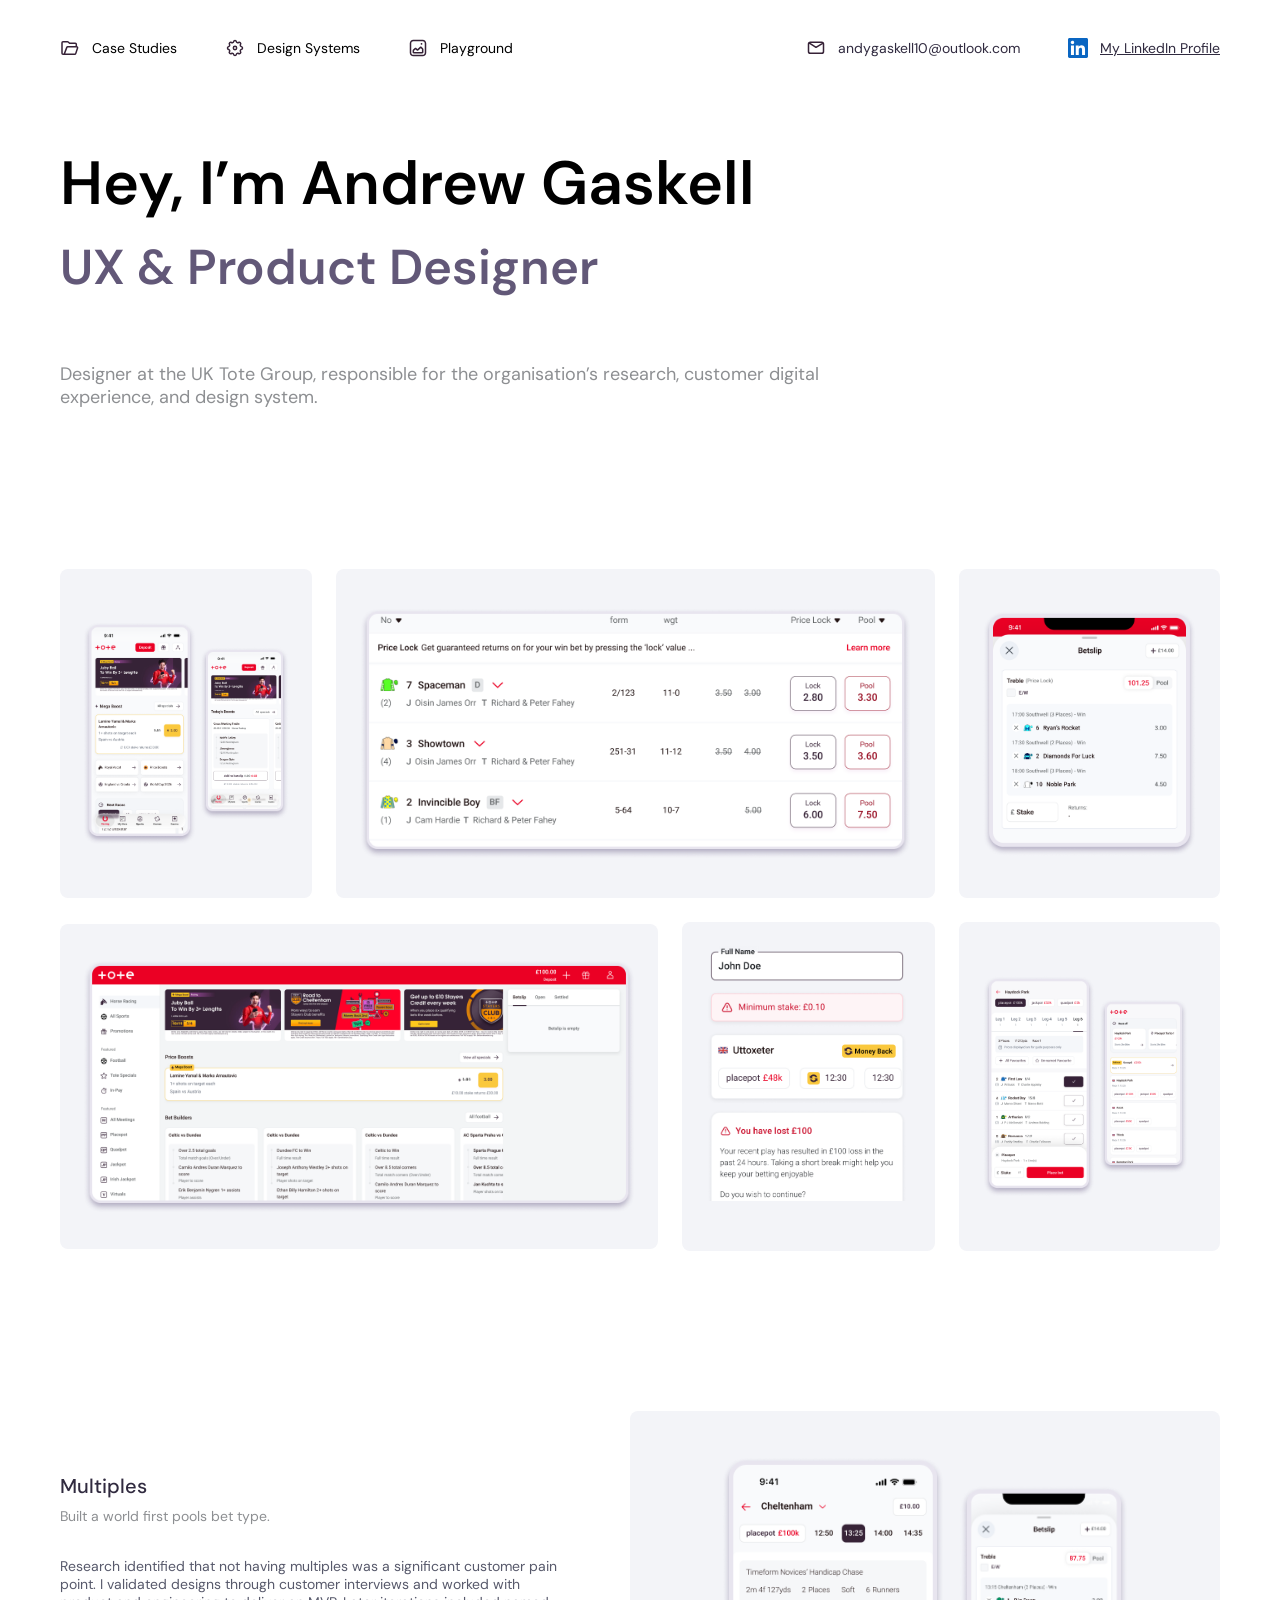
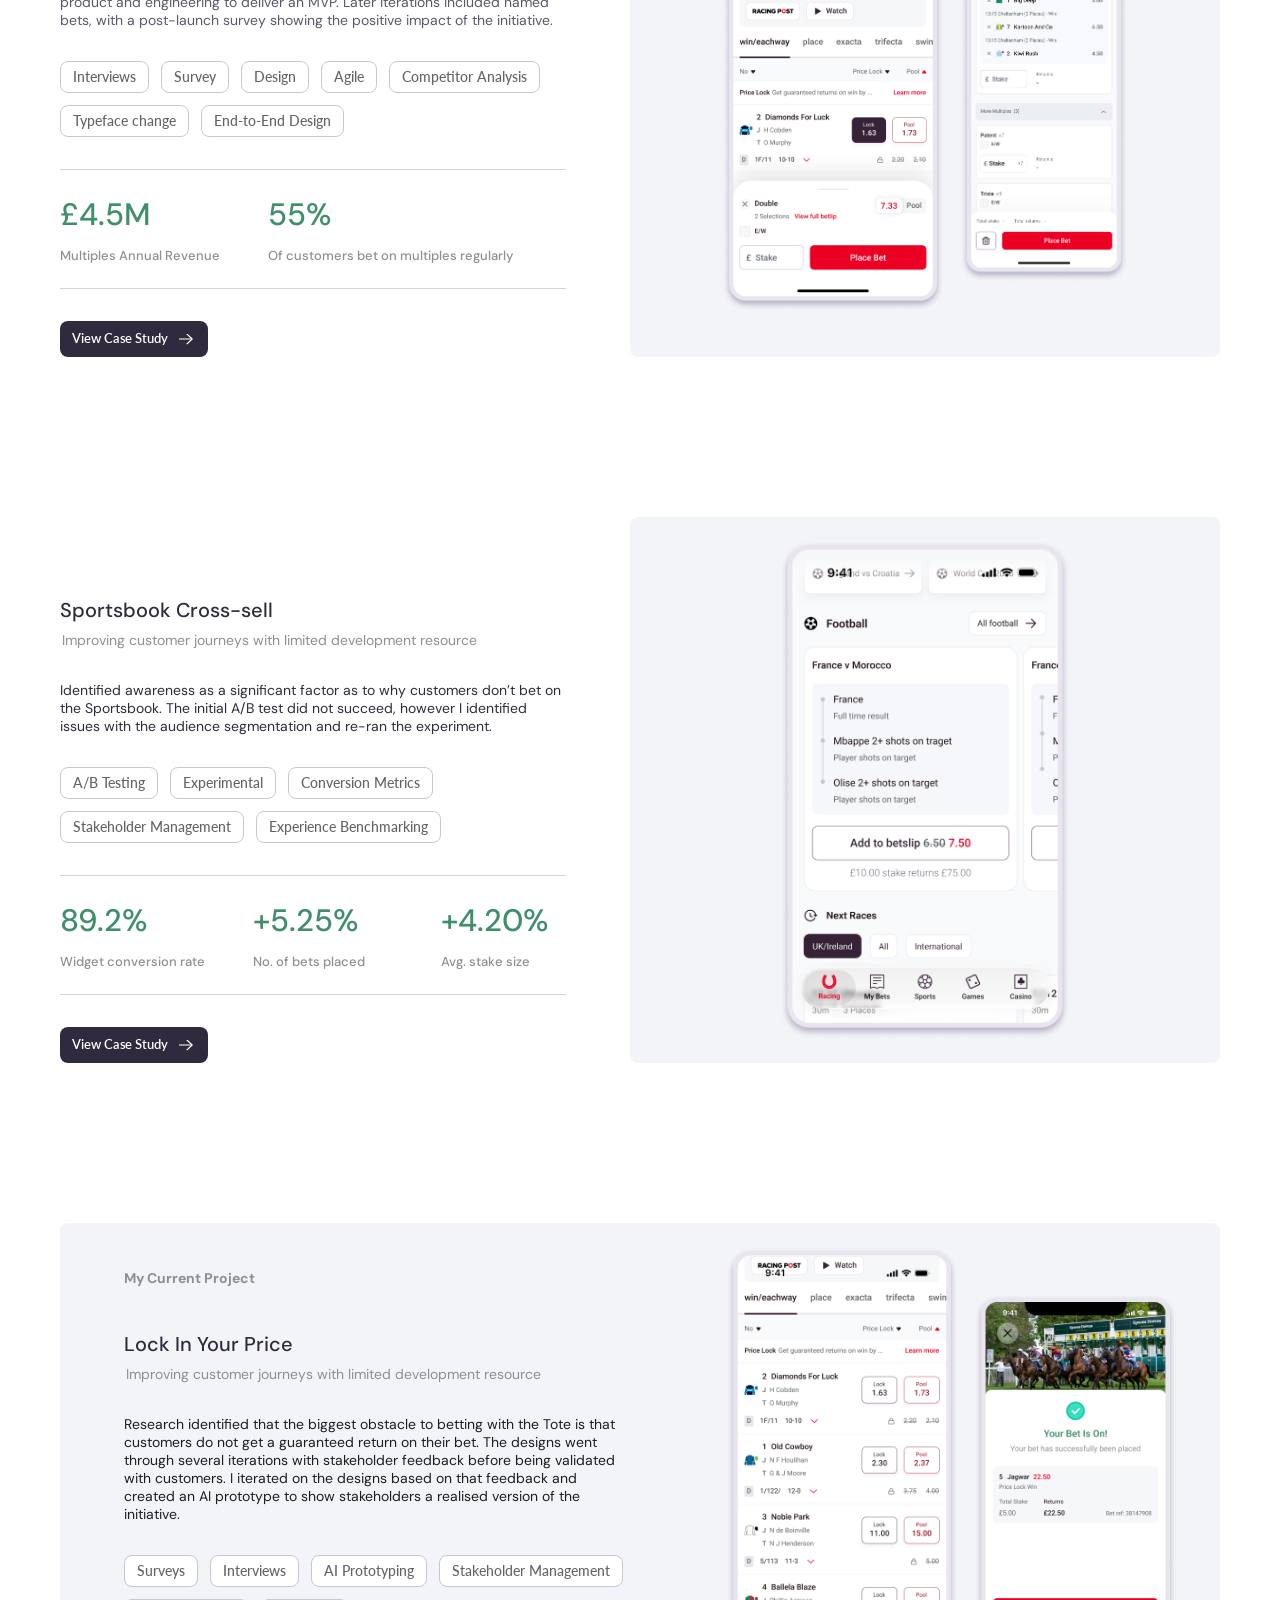
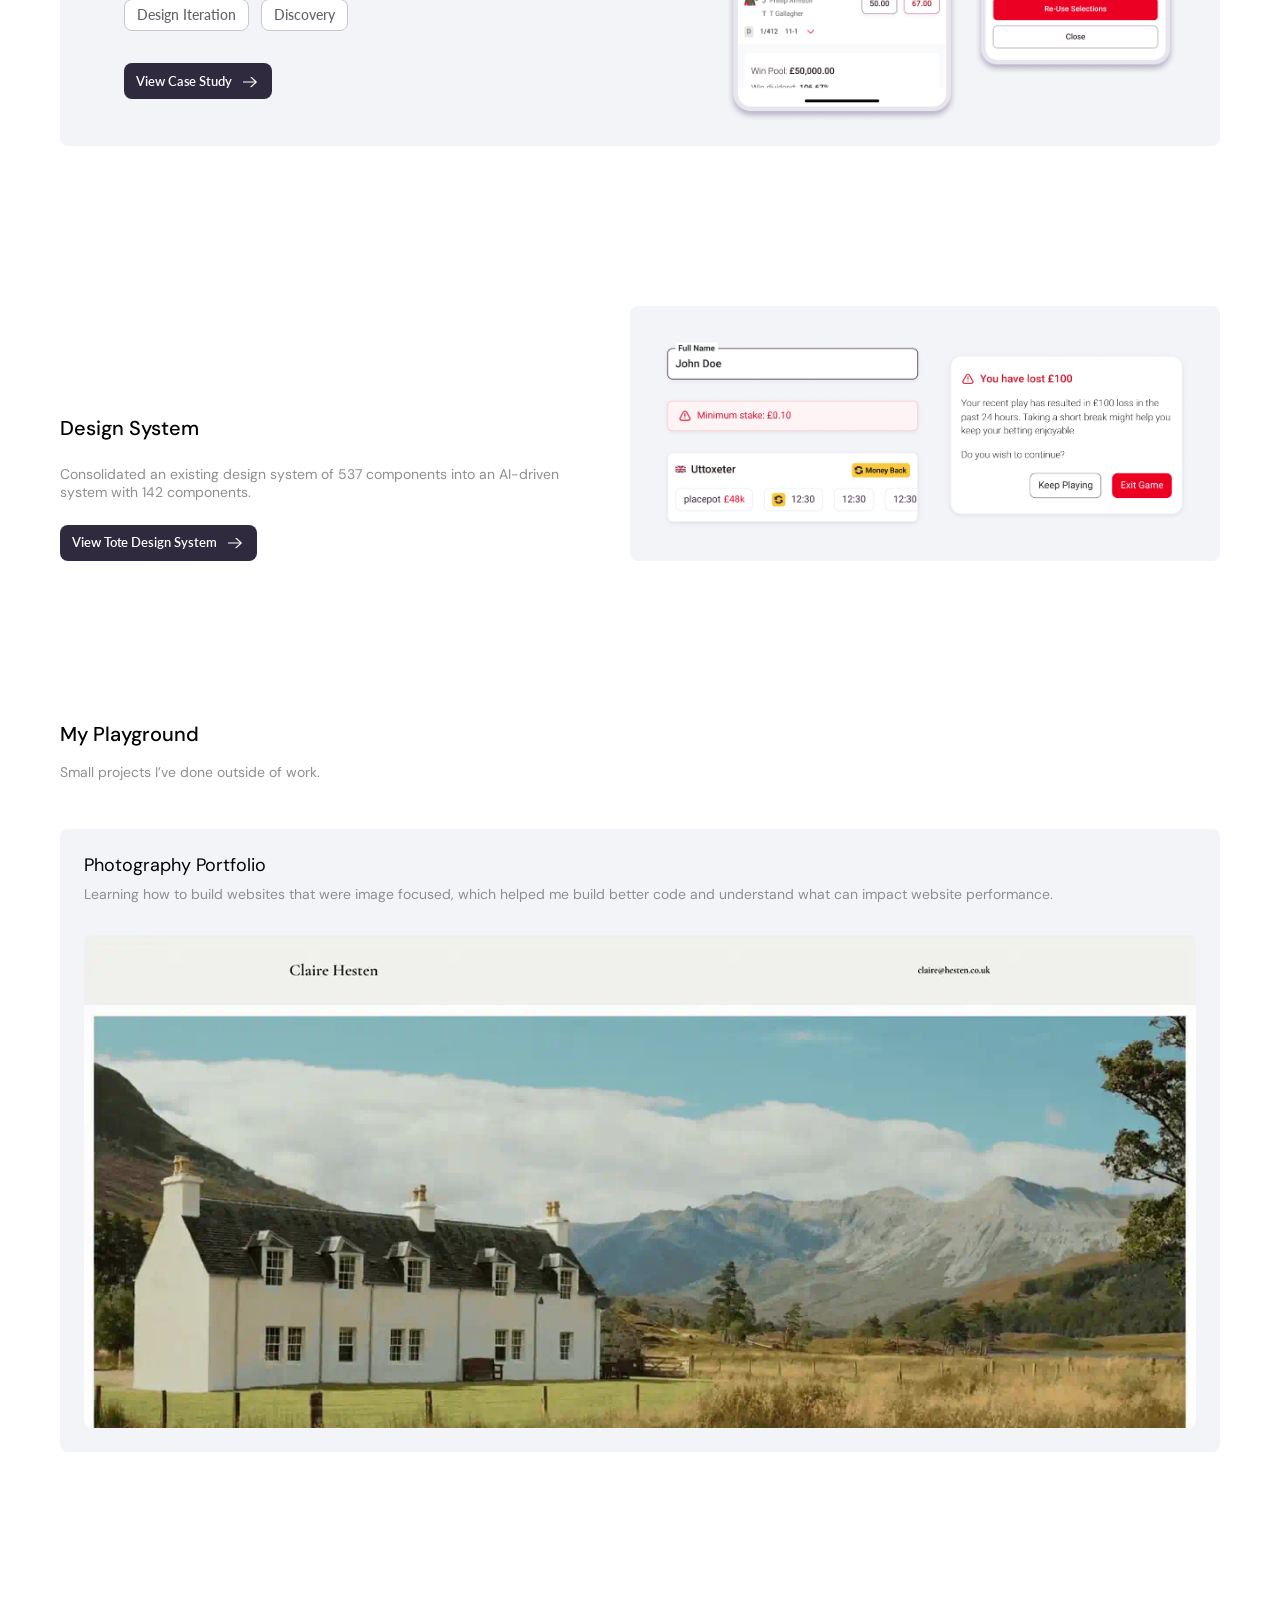
==== commit 908dc8a7: "Fix typos in case study and homepage copy Sportsbook Cross Sell: sportsbook page, provider is, were " ====
--- a/index.html
+++ b/index.html
@@ -12,130 +12,11 @@
     rel="stylesheet"
   />
   <link rel="stylesheet" href="tokens.css" />
+  <link rel="stylesheet" href="site.css" />
   <script>
     if ('IntersectionObserver' in window) document.documentElement.classList.add('reveal-ready');
   </script>
   <style>
-    *,
-    *::before,
-    *::after {
-      box-sizing: border-box;
-      margin: 0;
-      padding: 0;
-    }
-
-    html {
-      scroll-behavior: smooth;
-    }
-
-    @media (prefers-reduced-motion: reduce) {
-      html { scroll-behavior: auto; }
-    }
-
-    body {
-      font-family: var(--font-sans);
-      font-optical-sizing: none;
-      font-variation-settings: "opsz" 14;
-      line-height: normal;
-      color: var(--pf-text-primary);
-      background: var(--pf-surface);
-      -webkit-font-smoothing: antialiased;
-      -moz-osx-font-smoothing: grayscale;
-    }
-
-    img {
-      display: block;
-      max-width: 100%;
-    }
-
-    a {
-      color: inherit;
-    }
-
-    :focus-visible {
-      outline: 2px solid var(--pf-action-primary);
-      outline-offset: 3px;
-      border-radius: 4px;
-    }
-
-    .skip-link {
-      position: absolute;
-      left: var(--space-04);
-      top: -100px;
-      z-index: 200;
-      padding: var(--space-02) var(--space-03);
-      background: var(--pf-action-primary);
-      color: var(--pf-surface);
-      border-radius: var(--radius-md);
-      font-size: var(--font-size-body-sm);
-    }
-
-    .skip-link:focus {
-      top: var(--space-04);
-    }
-
-    /* ---------- HEADER ---------- */
-    .site-header {
-      position: sticky;
-      top: 0;
-      z-index: 100;
-      display: flex;
-      align-items: center;
-      justify-content: space-between;
-      gap: var(--space-05) var(--space-07);
-      flex-wrap: wrap;
-      min-height: 83px;
-      /* 60px at 1440; beyond that it lines up with the centred 1320px content. */
-      padding: 36px max(60px, calc((100% - 1320px) / 2)) var(--space-05);
-      background: var(--pf-surface) url("images/home-header-bg.png") center / cover no-repeat;
-      transition: box-shadow 0.2s ease;
-    }
-
-    .site-header--scrolled {
-      box-shadow: 0 1px 0 var(--pf-border-divider);
-    }
-
-    .site-nav,
-    .site-contact {
-      display: flex;
-      align-items: center;
-      flex-wrap: wrap;
-      gap: var(--space-03) var(--space-07);
-      list-style: none;
-    }
-
-    .site-nav li,
-    .site-contact li {
-      display: flex;
-    }
-
-    .header-link {
-      display: inline-flex;
-      align-items: center;
-      gap: var(--space-03);
-      font-size: var(--font-size-body-sm);
-      text-decoration: none;
-      white-space: nowrap;
-    }
-
-    .site-nav .header-link {
-      color: var(--pf-text-strong);
-    }
-
-    .site-contact .header-link {
-      color: var(--pf-text-brand);
-    }
-
-    .header-link__icon {
-      flex: none;
-      width: 20px;
-      height: 20px;
-    }
-
-    .header-link:hover span,
-    .header-link--underline span {
-      text-decoration: underline;
-    }
 
     /* ---------- PAGE ---------- */
     .page {
@@ -145,10 +26,6 @@
       max-width: 1440px;
       margin: 0 auto;
       padding: 60px 60px var(--space-11);
-    }
-
-    [id] {
-      scroll-margin-top: 110px;
     }
 
     /* ---------- HERO ---------- */
@@ -287,103 +164,6 @@
       font-size: var(--font-size-body-sm);
     }
 
-    .chips {
-      display: flex;
-      flex-wrap: wrap;
-      align-items: center;
-      gap: var(--space-03);
-      list-style: none;
-    }
-
-    .chip {
-      display: inline-flex;
-      align-items: center;
-      height: 32px;
-      padding: 6px var(--space-03);
-      background: var(--pf-surface);
-      border: 0.6px solid var(--pf-border-chip);
-      border-radius: var(--radius-md);
-      font-family: var(--font-ui);
-      font-size: var(--font-size-body-sm);
-      font-weight: 500;
-      line-height: 20px;
-      color: var(--pf-text-chip);
-      white-space: nowrap;
-    }
-
-    /* Figma lets the 3-metric row run 13px past the 506px column; nowrap keeps that. */
-    .metrics {
-      display: flex;
-      flex-wrap: nowrap;
-      gap: var(--space-05) var(--space-07);
-      width: 100%;
-      padding: var(--space-05) 0;
-      border-top: 1px solid var(--pf-border-divider);
-      border-bottom: 1px solid var(--pf-border-divider);
-      font-weight: 500;
-    }
-
-    .metric {
-      display: flex;
-      flex: none;
-      flex-direction: column;
-      gap: var(--space-03);
-    }
-
-    .metric__value {
-      font-size: var(--font-size-h3);
-      color: var(--pf-text-positive);
-      white-space: nowrap;
-    }
-
-    .metric__label {
-      font-size: var(--font-size-label);
-      white-space: nowrap;
-      color: var(--pf-text-tertiary);
-    }
-
-    .metric--fixed .metric__label {
-      width: 140px;
-      white-space: normal;
-    }
-
-    .btn {
-      display: inline-flex;
-      align-items: center;
-      justify-content: center;
-      gap: var(--space-02);
-      padding: var(--space-02) var(--space-03);
-      background: var(--pf-action-primary);
-      border-radius: var(--radius-md);
-      font-family: var(--font-ui);
-      font-size: var(--font-size-label);
-      font-weight: 600;
-      line-height: 1.34;
-      letter-spacing: -0.065px;
-      color: var(--pf-surface);
-      text-decoration: none;
-      white-space: nowrap;
-      transition: background-color 0.15s ease;
-    }
-
-    .btn:hover {
-      background: var(--pf-action-hover);
-    }
-
-    .btn__icon {
-      display: flex;
-      align-items: center;
-      justify-content: center;
-      flex: none;
-      width: 20px;
-      height: 20px;
-    }
-
-    .btn__icon img {
-      flex: none;
-      transform: rotate(-90deg);
-    }
-
     .media {
       display: flex;
       flex: 0 1 645px;
@@ -551,31 +331,6 @@
       aspect-ratio: 1904 / 844;
       object-fit: cover;
       border-radius: var(--radius-md);
-    }
-
-    /* ---------- SCROLL REVEAL ---------- */
-    /* Only hides content once JS has confirmed it can reveal it again. */
-    .reveal-ready [data-reveal] {
-      opacity: 0;
-      transform: translateY(32px);
-      transition:
-        opacity 0.7s cubic-bezier(0.22, 1, 0.36, 1),
-        transform 0.7s cubic-bezier(0.22, 1, 0.36, 1);
-      transition-delay: var(--reveal-delay, 0s);
-      will-change: opacity, transform;
-    }
-
-    .reveal-ready [data-reveal].is-revealed {
-      opacity: 1;
-      transform: none;
-    }
-
-    @media (prefers-reduced-motion: reduce) {
-      .reveal-ready [data-reveal] {
-        opacity: 1;
-        transform: none;
-        transition: none;
-      }
     }
 
     /* ---------- RESPONSIVE ---------- */
@@ -657,15 +412,6 @@
     }
 
     @media (max-width: 768px) {
-      .site-header {
-        position: static;
-        padding: var(--space-05) 20px;
-      }
-
-      .site-nav,
-      .site-contact {
-        gap: var(--space-03) var(--space-05);
-      }
 
       .page {
         gap: var(--space-09);
@@ -702,19 +448,8 @@
         padding: var(--space-05);
       }
 
-      .metrics { flex-wrap: wrap; }
-
-      .metric__value { font-size: 26px; }
-
-      .metric { flex: 0 1 auto; }
-      .metric__label { white-space: normal; }
-      .metric--fixed .metric__label { width: auto; }
-    }
-
-    @media (max-width: 420px) {
-      .chip { white-space: normal; height: auto; min-height: 32px; }
-      .btn { white-space: normal; text-align: left; }
-    }
+    }
+
   </style>
 </head>
 <body>
@@ -870,7 +605,7 @@
             <p class="metric__label">Avg. stake size</p>
           </div>
         </div>
-        <a class="btn" href="exotic-cross-sell.html" aria-describedby="cross-sell-title">
+        <a class="btn" href="sportsbook-cross-sell.html" aria-describedby="cross-sell-title">
           View Case Study
           <span class="btn__icon"><img src="images/home-icon-arrow-right.svg" width="11.2908" height="13.7502" alt="" /></span>
         </a>
@@ -914,7 +649,7 @@
     <section id="design-system" class="case" data-reveal aria-labelledby="ds-title">
       <div class="case__body case__body--ds">
         <h2 id="ds-title" class="ds__title">Design System</h2>
-        <p class="ds__text">Consolidated an existing design system of 537 components into a AI driven system with 142 components.</p>
+        <p class="ds__text">Consolidated an existing design system of 537 components into an AI-driven system with 142 components.</p>
         <a class="btn" href="tote-design-system.html">
           View Tote Design System
           <span class="btn__icon"><img src="images/home-icon-arrow-right.svg" width="11.2908" height="13.7502" alt="" /></span>
@@ -944,36 +679,6 @@
     </section>
   </main>
 
-  <script>
-    (function () {
-      var header = document.querySelector('.site-header');
-      if (!header) return;
-      var toggle = function () {
-        header.classList.toggle('site-header--scrolled', window.scrollY > 8);
-      };
-      toggle();
-      window.addEventListener('scroll', toggle, { passive: true });
-    })();
-    (function () {
-      var items = document.querySelectorAll('[data-reveal]');
-      if (!('IntersectionObserver' in window)) return;
-      var reduce = window.matchMedia('(prefers-reduced-motion: reduce)').matches;
-      if (reduce) {
-        items.forEach(function (el) { el.classList.add('is-revealed'); });
-        return;
-      }
-      var observer = new IntersectionObserver(function (entries) {
-        entries.forEach(function (entry) {
-          // Sections already scrolled past (e.g. after a reload mid-page) show straight away.
-          var passed = !entry.isIntersecting && entry.boundingClientRect.bottom < 0;
-          if (!entry.isIntersecting && !passed) return;
-          if (passed) entry.target.style.transition = 'none';
-          entry.target.classList.add('is-revealed');
-          observer.unobserve(entry.target);
-        });
-      }, { rootMargin: '0px 0px -10% 0px', threshold: 0.12 });
-      items.forEach(function (el) { observer.observe(el); });
-    })();
-  </script>
+  <script src="site.js"></script>
 </body>
 </html>
--- a/tokens.css
+++ b/tokens.css
@@ -148,6 +148,12 @@
   /* ── Primitives — Success ── */
   --color-success-portfolio: #3f8f6b; /* Figma: Semantic/success */
 
+  /* ── Primitives — Error / Accent (case study pages) ── */
+  --color-error-portfolio: #c9483f;   /* Figma: Semantic/error */
+  --color-accent-800:      #b5523a;   /* Figma: Accent/800 — Pain Point tag */
+  --color-accent-100:      #f2d7b6;   /* Figma: Accent/100 — Business Requirement tag */
+  --color-neutral-050:     #f9fafb;   /* Figma: Grey/50 — caption background */
+
   /* ── Semantic ── */
   --pf-surface:          var(--color-neutral-000);
   --pf-surface-muted:    var(--color-neutral-100);
@@ -158,6 +164,11 @@
   --pf-text-tertiary:    var(--color-neutral-500);
   --pf-text-chip:        var(--color-grey-800);      /* Figma buttons/secondary/text #626567 — exact reuse */
   --pf-text-positive:    var(--color-success-portfolio);
+  --pf-text-negative:    var(--color-error-portfolio);
+  --pf-text-secondary:   var(--color-aubergine-500);   /* Figma: secondary #625878 */
+  --pf-surface-caption:  var(--color-neutral-050);
+  --pf-tag-pain:         var(--color-accent-800);
+  --pf-tag-business:     var(--color-accent-100);
   --pf-border-divider:   var(--color-neutral-300);
   --pf-border-chip:      var(--color-neutral-400);
   --pf-action-primary:   var(--color-aubergine-800);
@@ -183,7 +194,9 @@
   --font-ui:              "Lato", system-ui, -apple-system, "Segoe UI", sans-serif;
   --font-size-display:    61px;  /* Display — SemiBold */
   --font-size-h1:         49px;  /* H1 — SemiBold */
+  --font-size-h2:         39px;  /* H2 — Medium */
   --font-size-h3:         31px;  /* H3 — Medium */
+  --font-size-h4:         25px;  /* H4 — Medium */
   --font-size-body-lg:    20px;  /* body_large — Medium */
   --font-size-body:       18px;  /* body — Regular */
   --font-size-body-sm:    14px;  /* body_small / body_small_emphasis */
--- a/site.css
+++ b/site.css
@@ -0,0 +1,278 @@
+/*
+ * Shared styles for the redesigned portfolio pages.
+ * Load after tokens.css. Page-specific styles stay inline in each page.
+ */
+
+*,
+*::before,
+*::after {
+  box-sizing: border-box;
+  margin: 0;
+  padding: 0;
+}
+
+html {
+  scroll-behavior: smooth;
+}
+
+@media (prefers-reduced-motion: reduce) {
+  html { scroll-behavior: auto; }
+}
+
+body {
+  font-family: var(--font-sans);
+  font-optical-sizing: none;
+  font-variation-settings: "opsz" 14;
+  line-height: normal;
+  color: var(--pf-text-primary);
+  background: var(--pf-surface);
+  -webkit-font-smoothing: antialiased;
+  -moz-osx-font-smoothing: grayscale;
+}
+
+img {
+  display: block;
+  max-width: 100%;
+}
+
+a {
+  color: inherit;
+}
+
+:focus-visible {
+  outline: 2px solid var(--pf-action-primary);
+  outline-offset: 3px;
+  border-radius: 4px;
+}
+
+.skip-link {
+  position: absolute;
+  left: var(--space-04);
+  top: -100px;
+  z-index: 200;
+  padding: var(--space-02) var(--space-03);
+  background: var(--pf-action-primary);
+  color: var(--pf-surface);
+  border-radius: var(--radius-md);
+  font-size: var(--font-size-body-sm);
+}
+
+.skip-link:focus {
+  top: var(--space-04);
+}
+
+/* ---------- HEADER ---------- */
+.site-header {
+  position: sticky;
+  top: 0;
+  z-index: 100;
+  display: flex;
+  align-items: center;
+  justify-content: space-between;
+  gap: var(--space-05) var(--space-07);
+  flex-wrap: wrap;
+  min-height: 83px;
+  /* 60px at 1440; beyond that it lines up with the centred 1320px content. */
+  padding: 36px max(60px, calc((100% - 1320px) / 2)) var(--space-05);
+  background: var(--pf-surface) url("images/home-header-bg.png") center / cover no-repeat;
+  transition: box-shadow 0.2s ease;
+}
+
+.site-header--scrolled {
+  box-shadow: 0 1px 0 var(--pf-border-divider);
+}
+
+.site-nav,
+.site-contact {
+  display: flex;
+  align-items: center;
+  flex-wrap: wrap;
+  gap: var(--space-03) var(--space-07);
+  list-style: none;
+}
+
+.site-nav li,
+.site-contact li {
+  display: flex;
+}
+
+.header-link {
+  display: inline-flex;
+  align-items: center;
+  gap: var(--space-03);
+  font-size: var(--font-size-body-sm);
+  text-decoration: none;
+  white-space: nowrap;
+}
+
+.site-nav .header-link {
+  color: var(--pf-text-strong);
+}
+
+.site-contact .header-link {
+  color: var(--pf-text-brand);
+}
+
+.header-link__icon {
+  flex: none;
+  width: 20px;
+  height: 20px;
+}
+
+.header-link:hover span,
+.header-link--underline span {
+  text-decoration: underline;
+}
+
+[id] {
+  scroll-margin-top: 110px;
+}
+
+.chips {
+  display: flex;
+  flex-wrap: wrap;
+  align-items: center;
+  gap: var(--space-03);
+  list-style: none;
+}
+
+.chip {
+  display: inline-flex;
+  align-items: center;
+  height: 32px;
+  padding: 6px var(--space-03);
+  background: var(--pf-surface);
+  border: 0.6px solid var(--pf-border-chip);
+  border-radius: var(--radius-md);
+  font-family: var(--font-ui);
+  font-size: var(--font-size-body-sm);
+  font-weight: 500;
+  line-height: 20px;
+  color: var(--pf-text-chip);
+  white-space: nowrap;
+}
+
+/* Figma lets the 3-metric row run 13px past the 506px column; nowrap keeps that. */
+.metrics {
+  display: flex;
+  flex-wrap: nowrap;
+  gap: var(--space-05) var(--space-07);
+  width: 100%;
+  padding: var(--space-05) 0;
+  border-top: 1px solid var(--pf-border-divider);
+  border-bottom: 1px solid var(--pf-border-divider);
+  font-weight: 500;
+}
+
+.metric {
+  display: flex;
+  flex: none;
+  flex-direction: column;
+  gap: var(--space-03);
+}
+
+.metric__value {
+  font-size: var(--font-size-h3);
+  color: var(--pf-text-positive);
+  white-space: nowrap;
+}
+
+.metric__label {
+  font-size: var(--font-size-label);
+  white-space: nowrap;
+  color: var(--pf-text-tertiary);
+}
+
+.metric--fixed .metric__label {
+  width: 140px;
+  white-space: normal;
+}
+
+.btn {
+  display: inline-flex;
+  align-items: center;
+  justify-content: center;
+  gap: var(--space-02);
+  padding: var(--space-02) var(--space-03);
+  background: var(--pf-action-primary);
+  border-radius: var(--radius-md);
+  font-family: var(--font-ui);
+  font-size: var(--font-size-label);
+  font-weight: 600;
+  line-height: 1.34;
+  letter-spacing: -0.065px;
+  color: var(--pf-surface);
+  text-decoration: none;
+  white-space: nowrap;
+  transition: background-color 0.15s ease;
+}
+
+.btn:hover {
+  background: var(--pf-action-hover);
+}
+
+.btn__icon {
+  display: flex;
+  align-items: center;
+  justify-content: center;
+  flex: none;
+  width: 20px;
+  height: 20px;
+}
+
+.btn__icon img {
+  flex: none;
+  transform: rotate(-90deg);
+}
+
+/* ---------- SCROLL REVEAL ---------- */
+/* Only hides content once JS has confirmed it can reveal it again. */
+.reveal-ready [data-reveal] {
+  opacity: 0;
+  transform: translateY(32px);
+  transition:
+    opacity 0.7s cubic-bezier(0.22, 1, 0.36, 1),
+    transform 0.7s cubic-bezier(0.22, 1, 0.36, 1);
+  transition-delay: var(--reveal-delay, 0s);
+  will-change: opacity, transform;
+}
+
+.reveal-ready [data-reveal].is-revealed {
+  opacity: 1;
+  transform: none;
+}
+
+@media (prefers-reduced-motion: reduce) {
+  .reveal-ready [data-reveal] {
+    opacity: 1;
+    transform: none;
+    transition: none;
+  }
+}
+
+/* ---------- RESPONSIVE (shared) ---------- */
+@media (max-width: 768px) {
+.site-header {
+  position: static;
+  padding: var(--space-05) 20px;
+}
+
+.site-nav,
+.site-contact {
+  gap: var(--space-03) var(--space-05);
+}
+
+.metrics { flex-wrap: wrap; }
+
+.metric__value { font-size: 26px; }
+
+.metric { flex: 0 1 auto; }
+.metric__label { white-space: normal; }
+.metric--fixed .metric__label { width: auto; }
+
+}
+
+@media (max-width: 420px) {
+  .chip { white-space: normal; height: auto; min-height: 32px; }
+  .btn { white-space: normal; text-align: left; }
+}
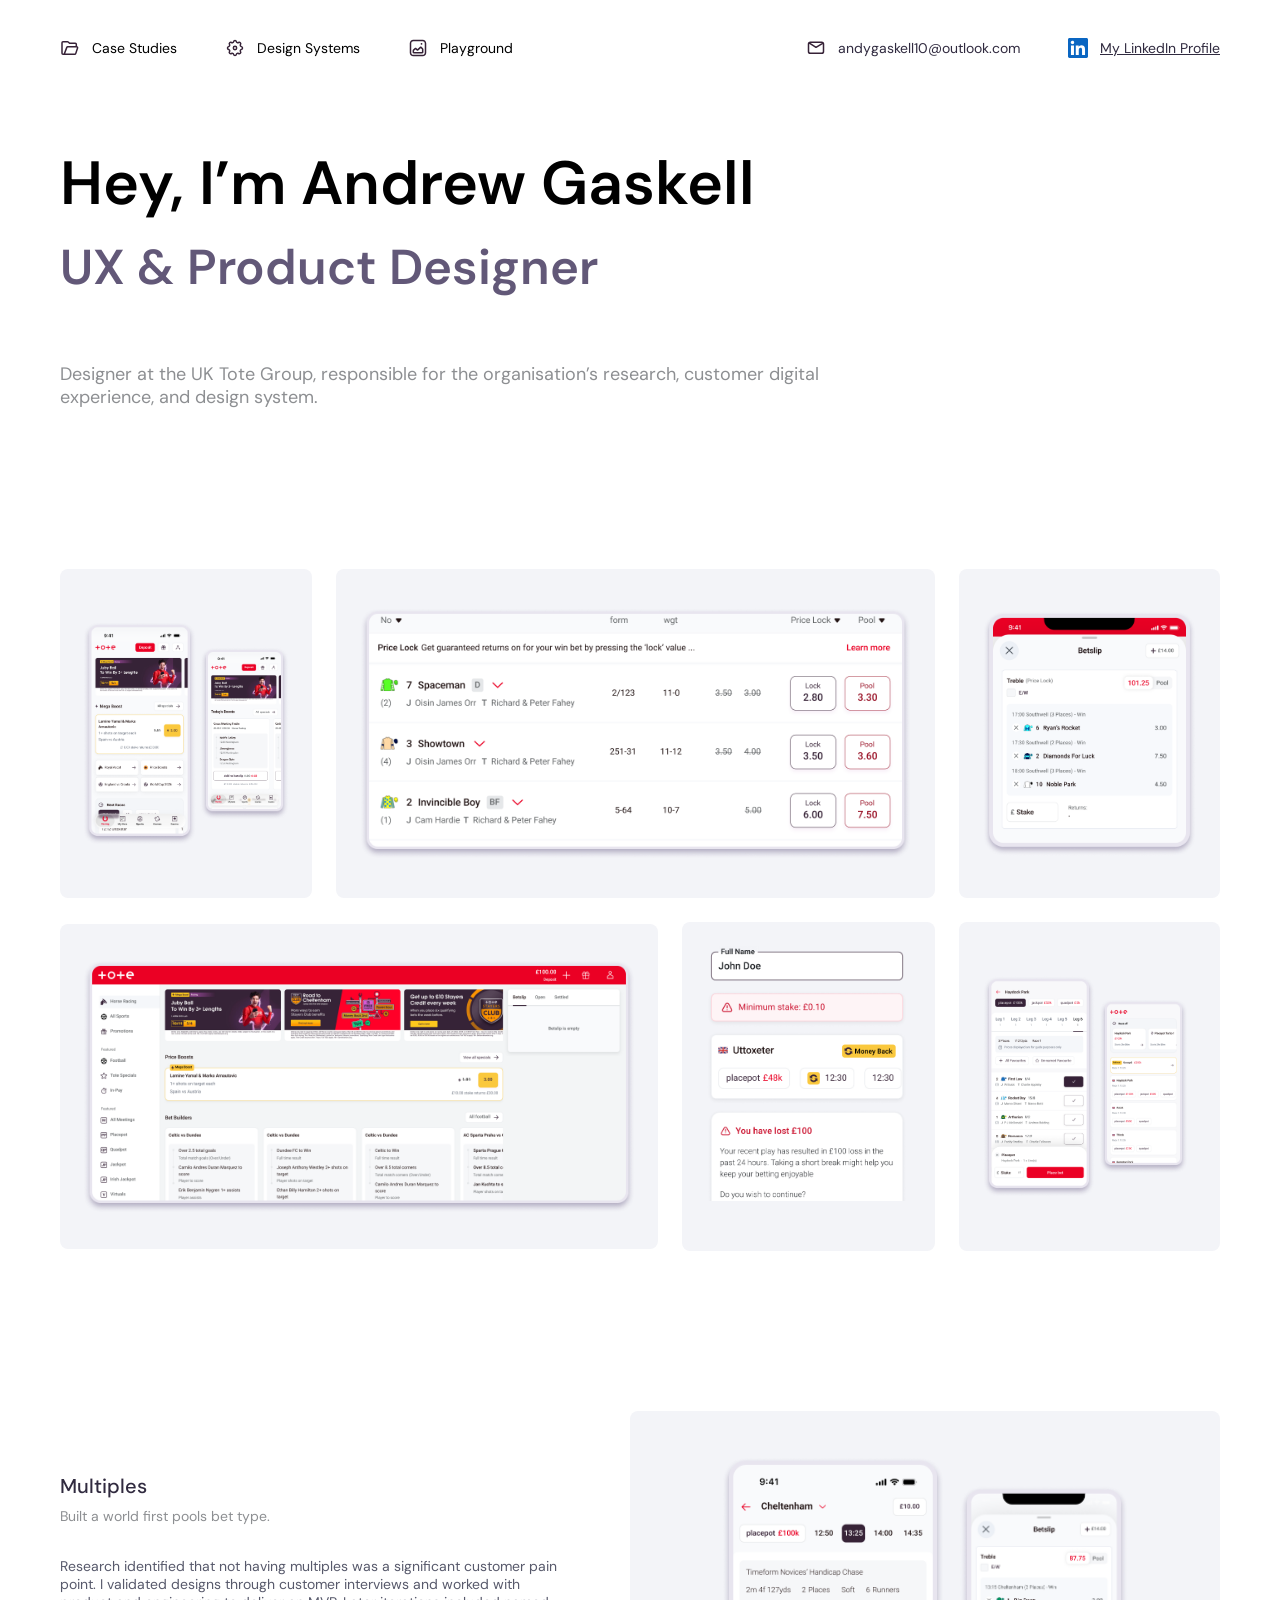
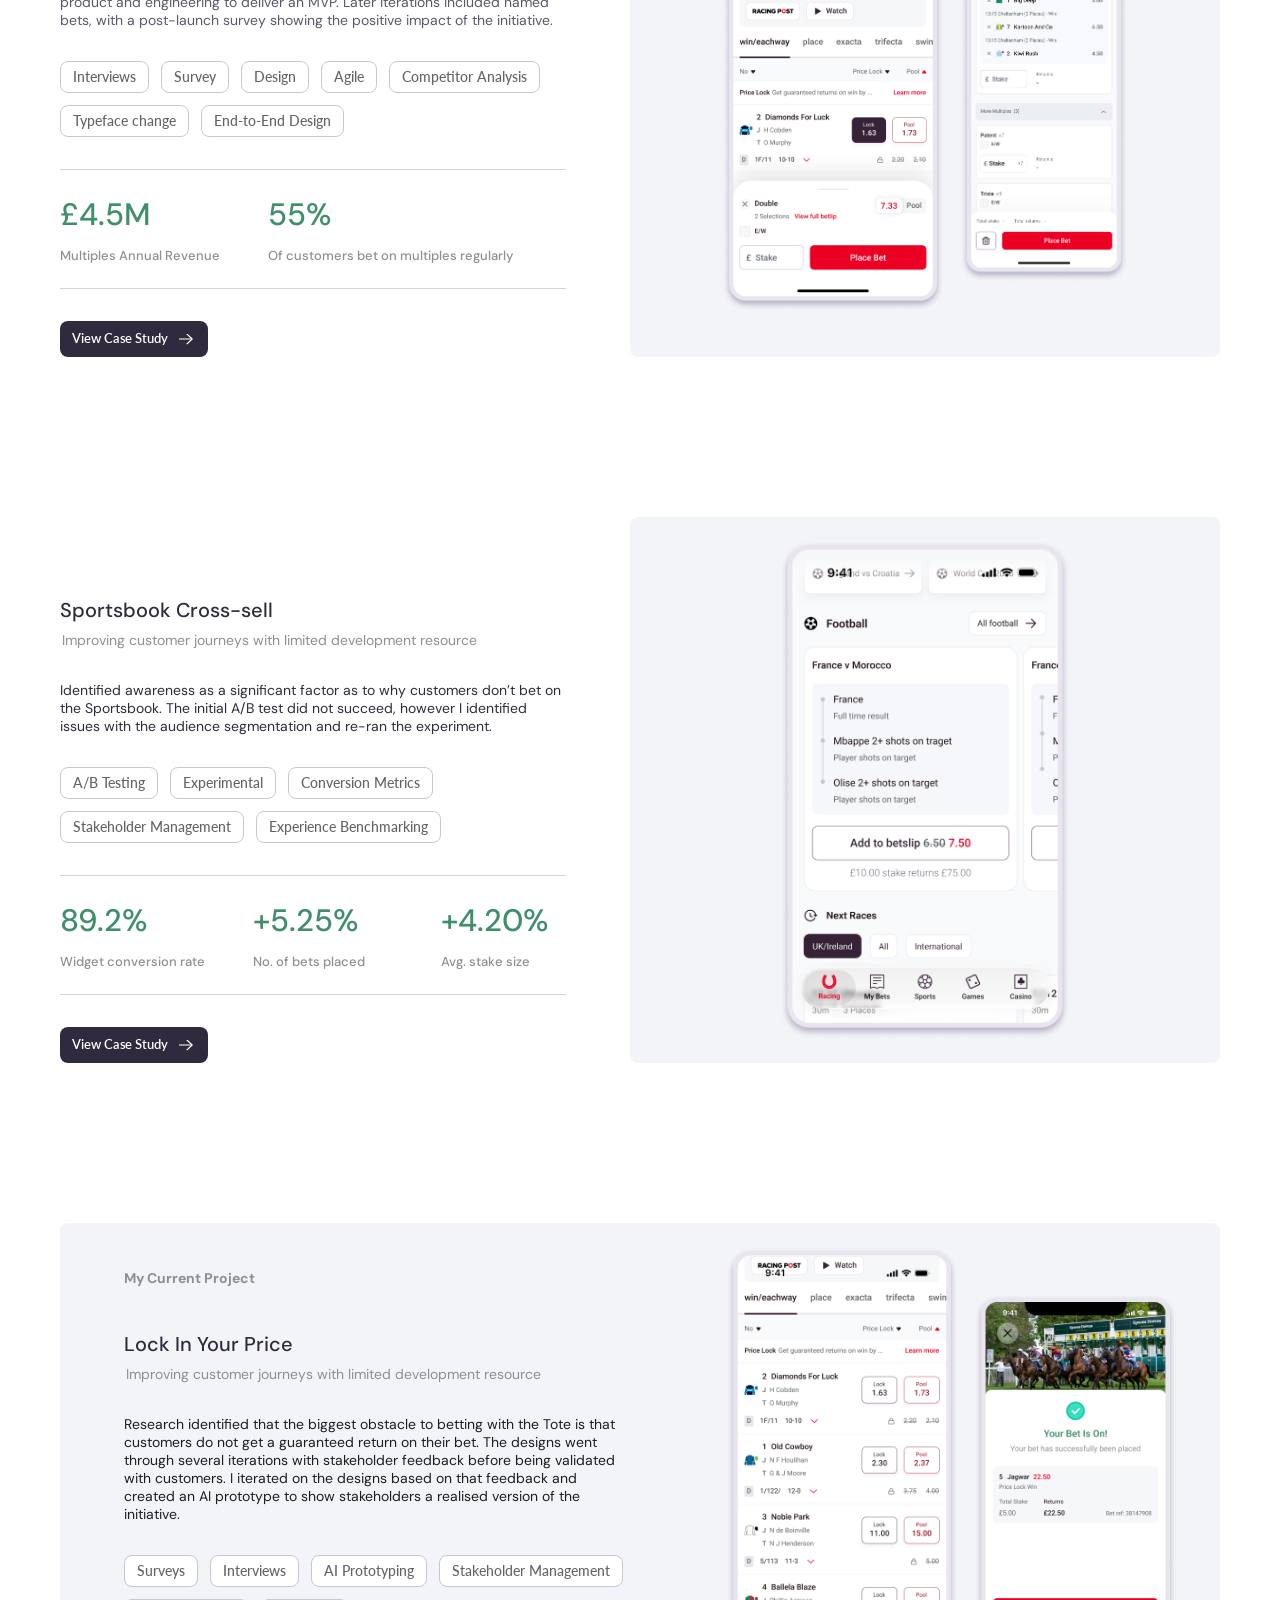
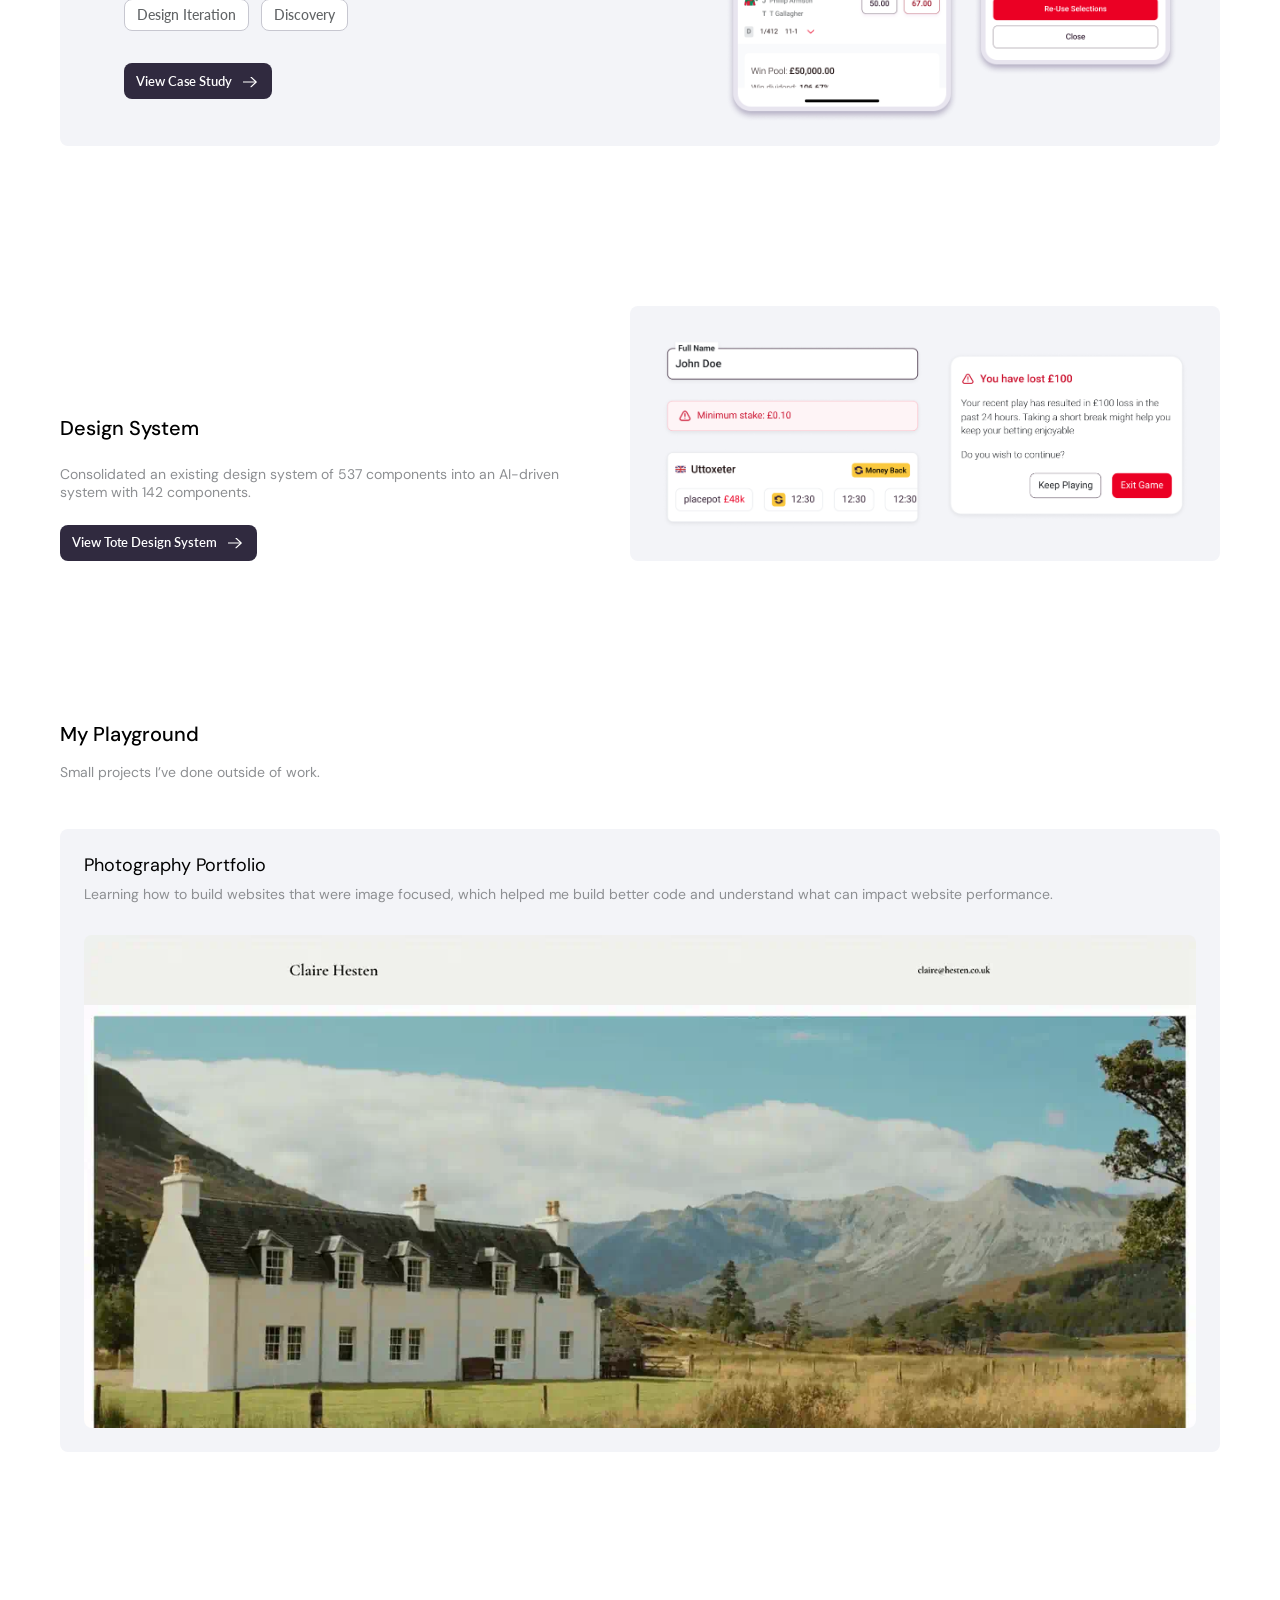
==== commit e5f79cde: "Set Key Design Decision titles to regular weight They are h4s, which browsers bold by default; Figma" ====
--- a/index.html
+++ b/index.html
@@ -11,8 +11,8 @@
     href="https://fonts.googleapis.com/css2?family=DM+Sans:opsz,wght@9..40,400;9..40,500;9..40,600;9..40,700&family=Lato:wght@400;700&display=swap"
     rel="stylesheet"
   />
-  <link rel="stylesheet" href="tokens.css" />
-  <link rel="stylesheet" href="site.css" />
+  <link rel="stylesheet" href="tokens.css?v=2026-11-26b" />
+  <link rel="stylesheet" href="site.css?v=2026-11-26b" />
   <script>
     if ('IntersectionObserver' in window) document.documentElement.classList.add('reveal-ready');
   </script>
@@ -679,6 +679,6 @@
     </section>
   </main>
 
-  <script src="site.js"></script>
+  <script src="site.js?v=2026-11-26b"></script>
 </body>
 </html>
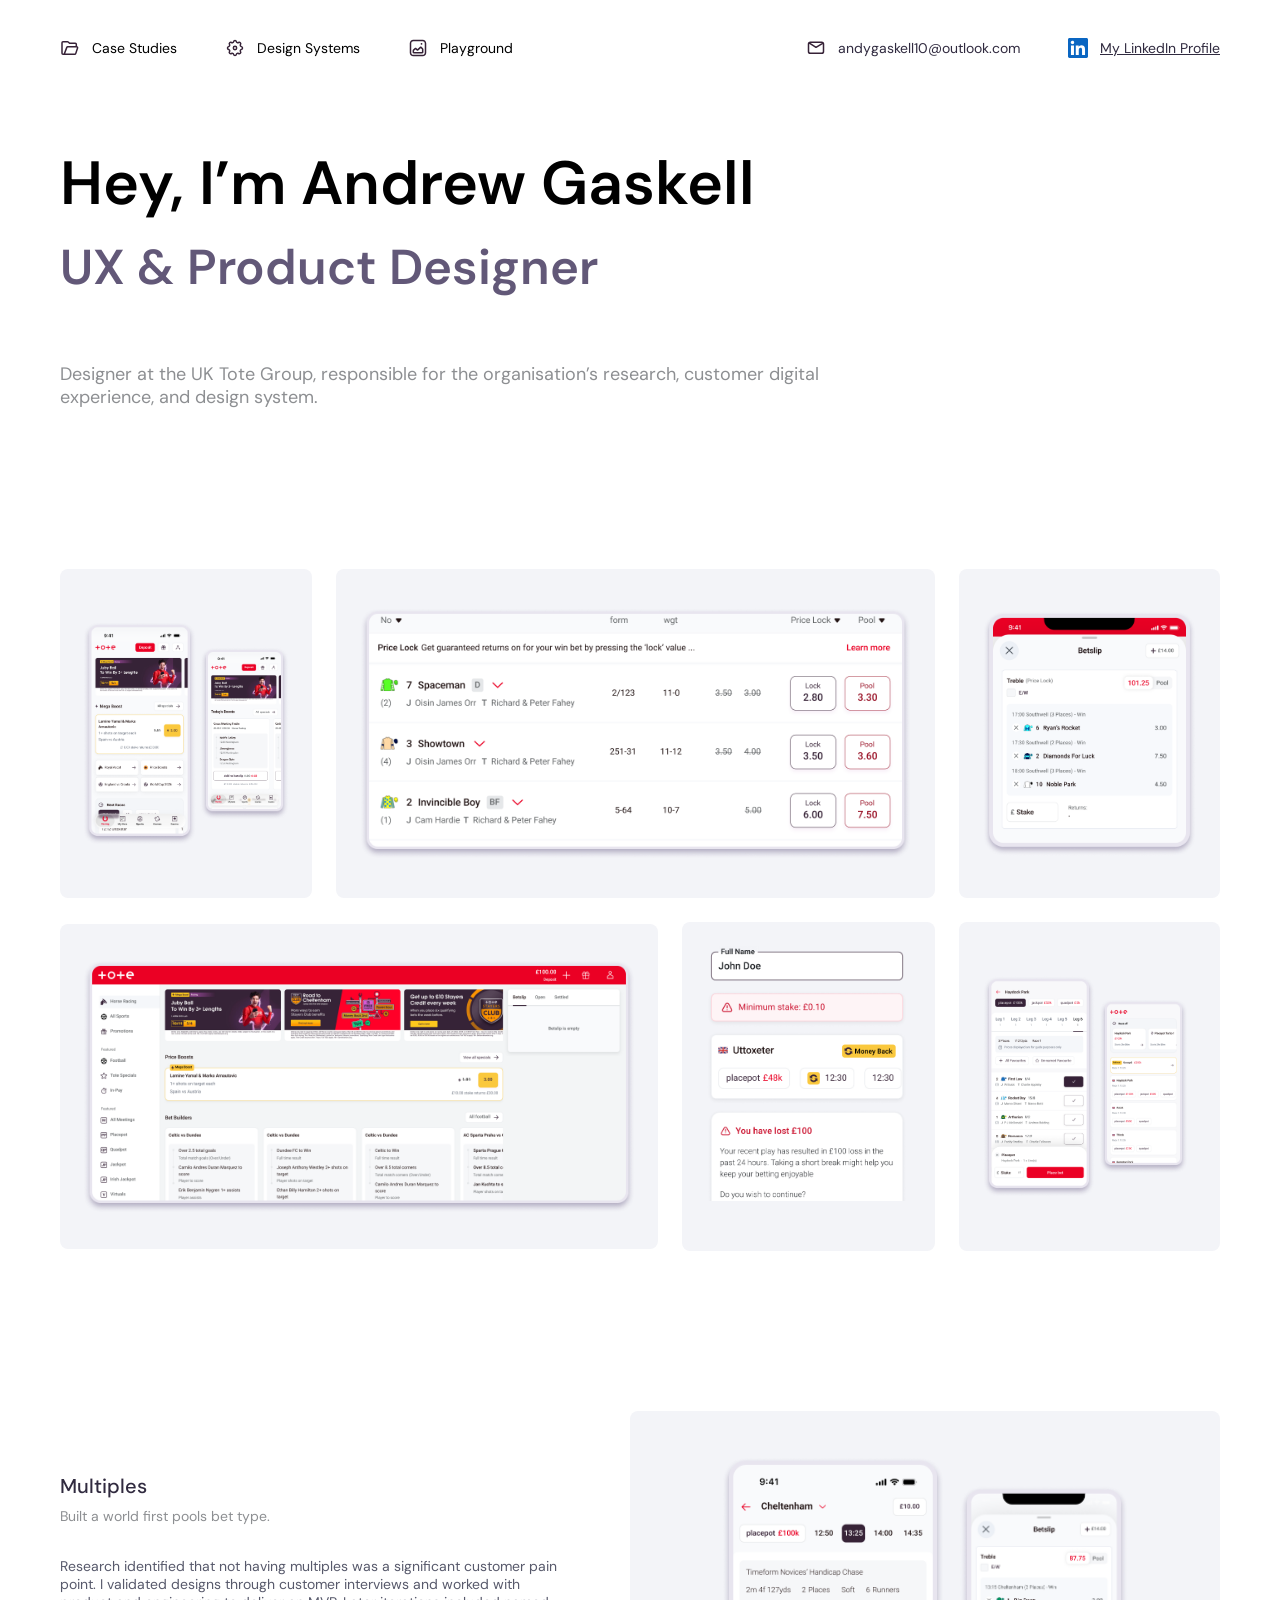
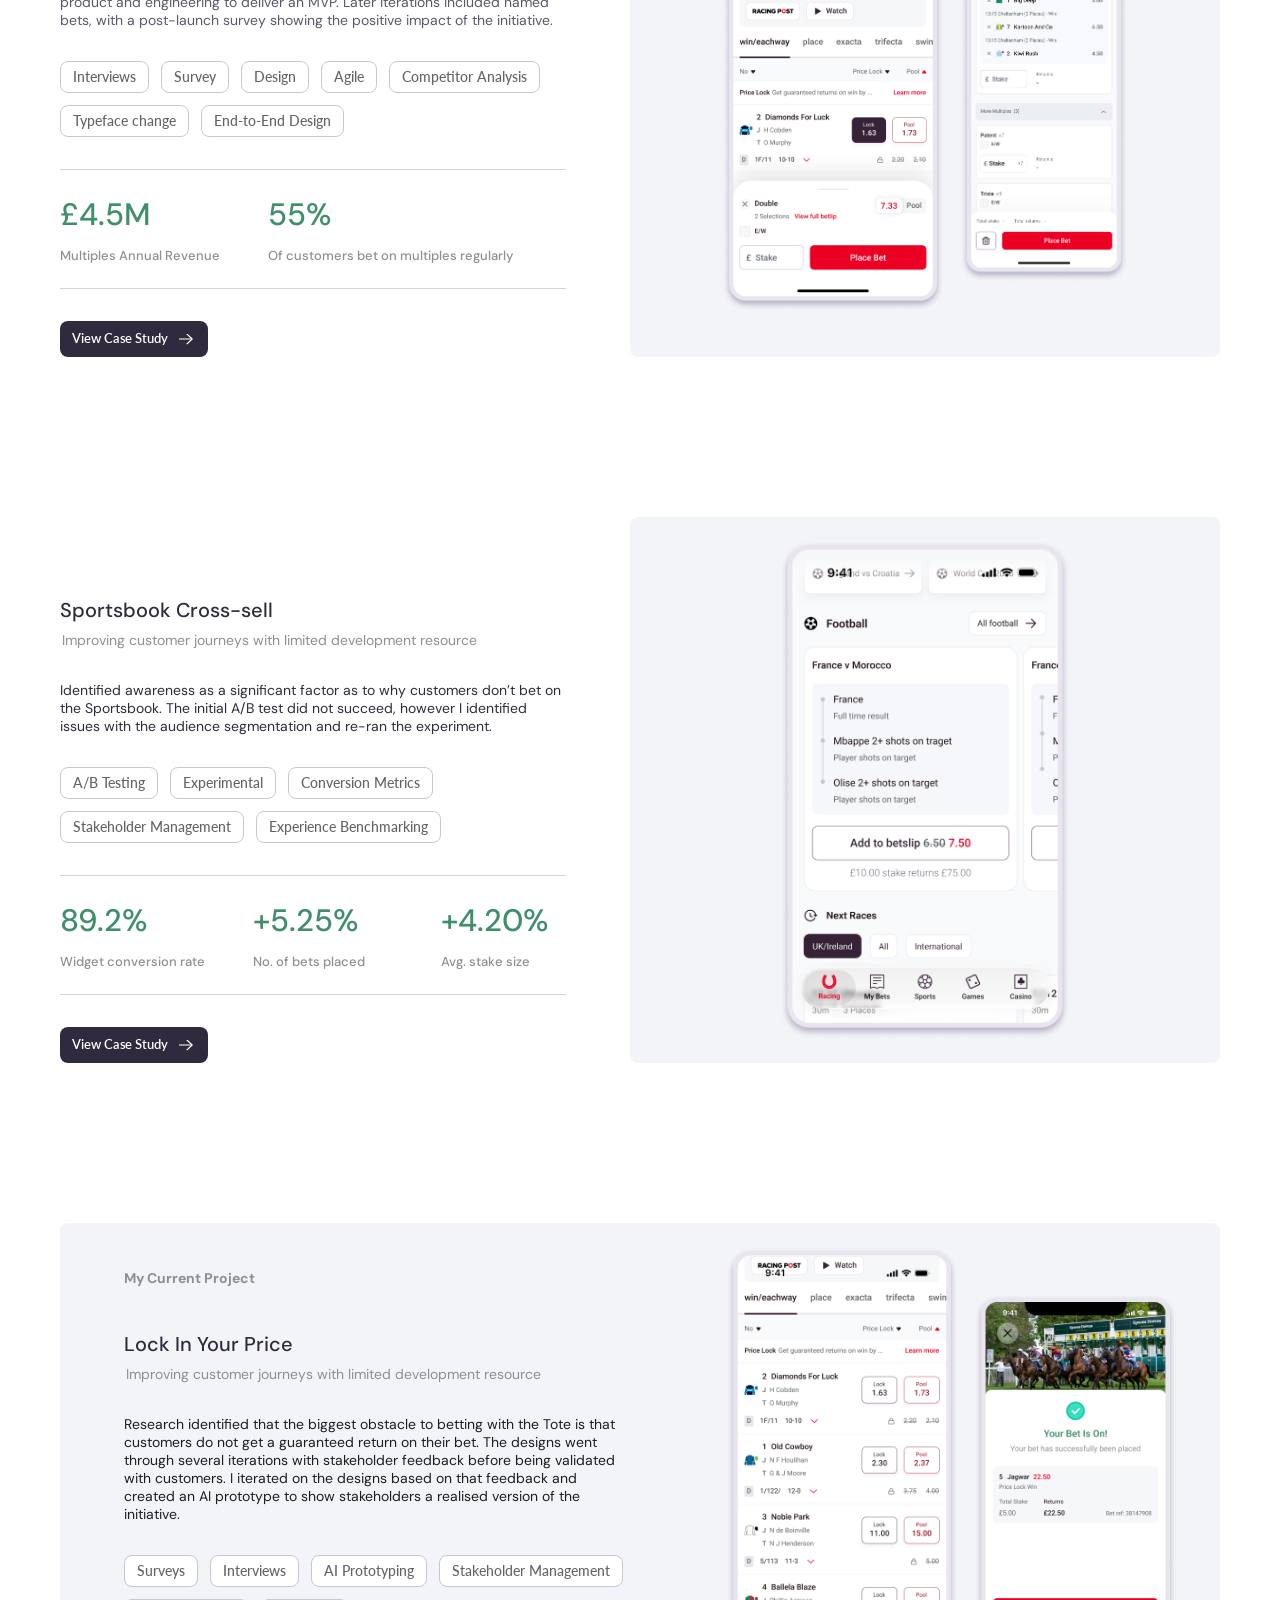
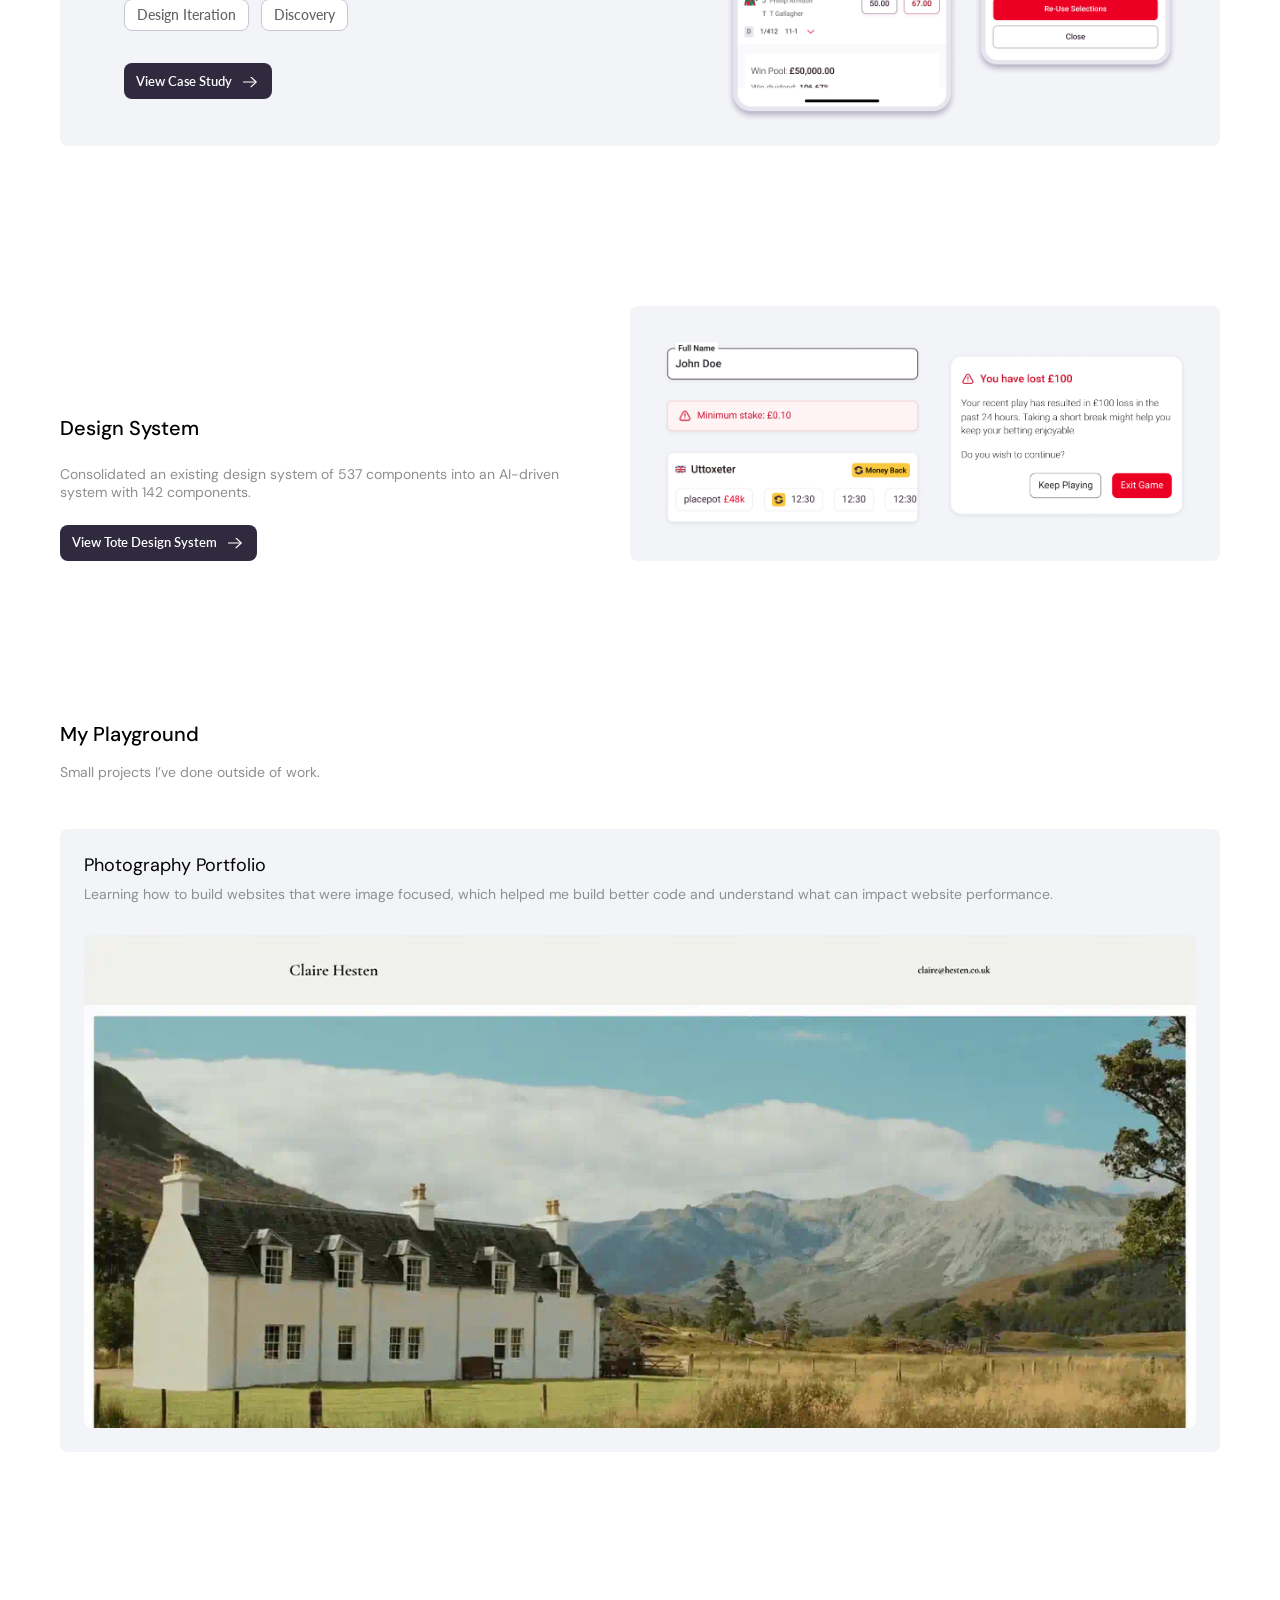
==== commit 5ca3d63a: "Build Tote Design System case study and remove old design from main Replace the old-style tote-desig" ====
--- a/index.html
+++ b/index.html
@@ -11,8 +11,8 @@
     href="https://fonts.googleapis.com/css2?family=DM+Sans:opsz,wght@9..40,400;9..40,500;9..40,600;9..40,700&family=Lato:wght@400;700&display=swap"
     rel="stylesheet"
   />
-  <link rel="stylesheet" href="tokens.css?v=2026-11-26b" />
-  <link rel="stylesheet" href="site.css?v=2026-11-26b" />
+  <link rel="stylesheet" href="tokens.css?v=2026-11-26c" />
+  <link rel="stylesheet" href="site.css?v=2026-11-26c" />
   <script>
     if ('IntersectionObserver' in window) document.documentElement.classList.add('reveal-ready');
   </script>
@@ -679,6 +679,6 @@
     </section>
   </main>
 
-  <script src="site.js?v=2026-11-26b"></script>
+  <script src="site.js?v=2026-11-26c"></script>
 </body>
 </html>
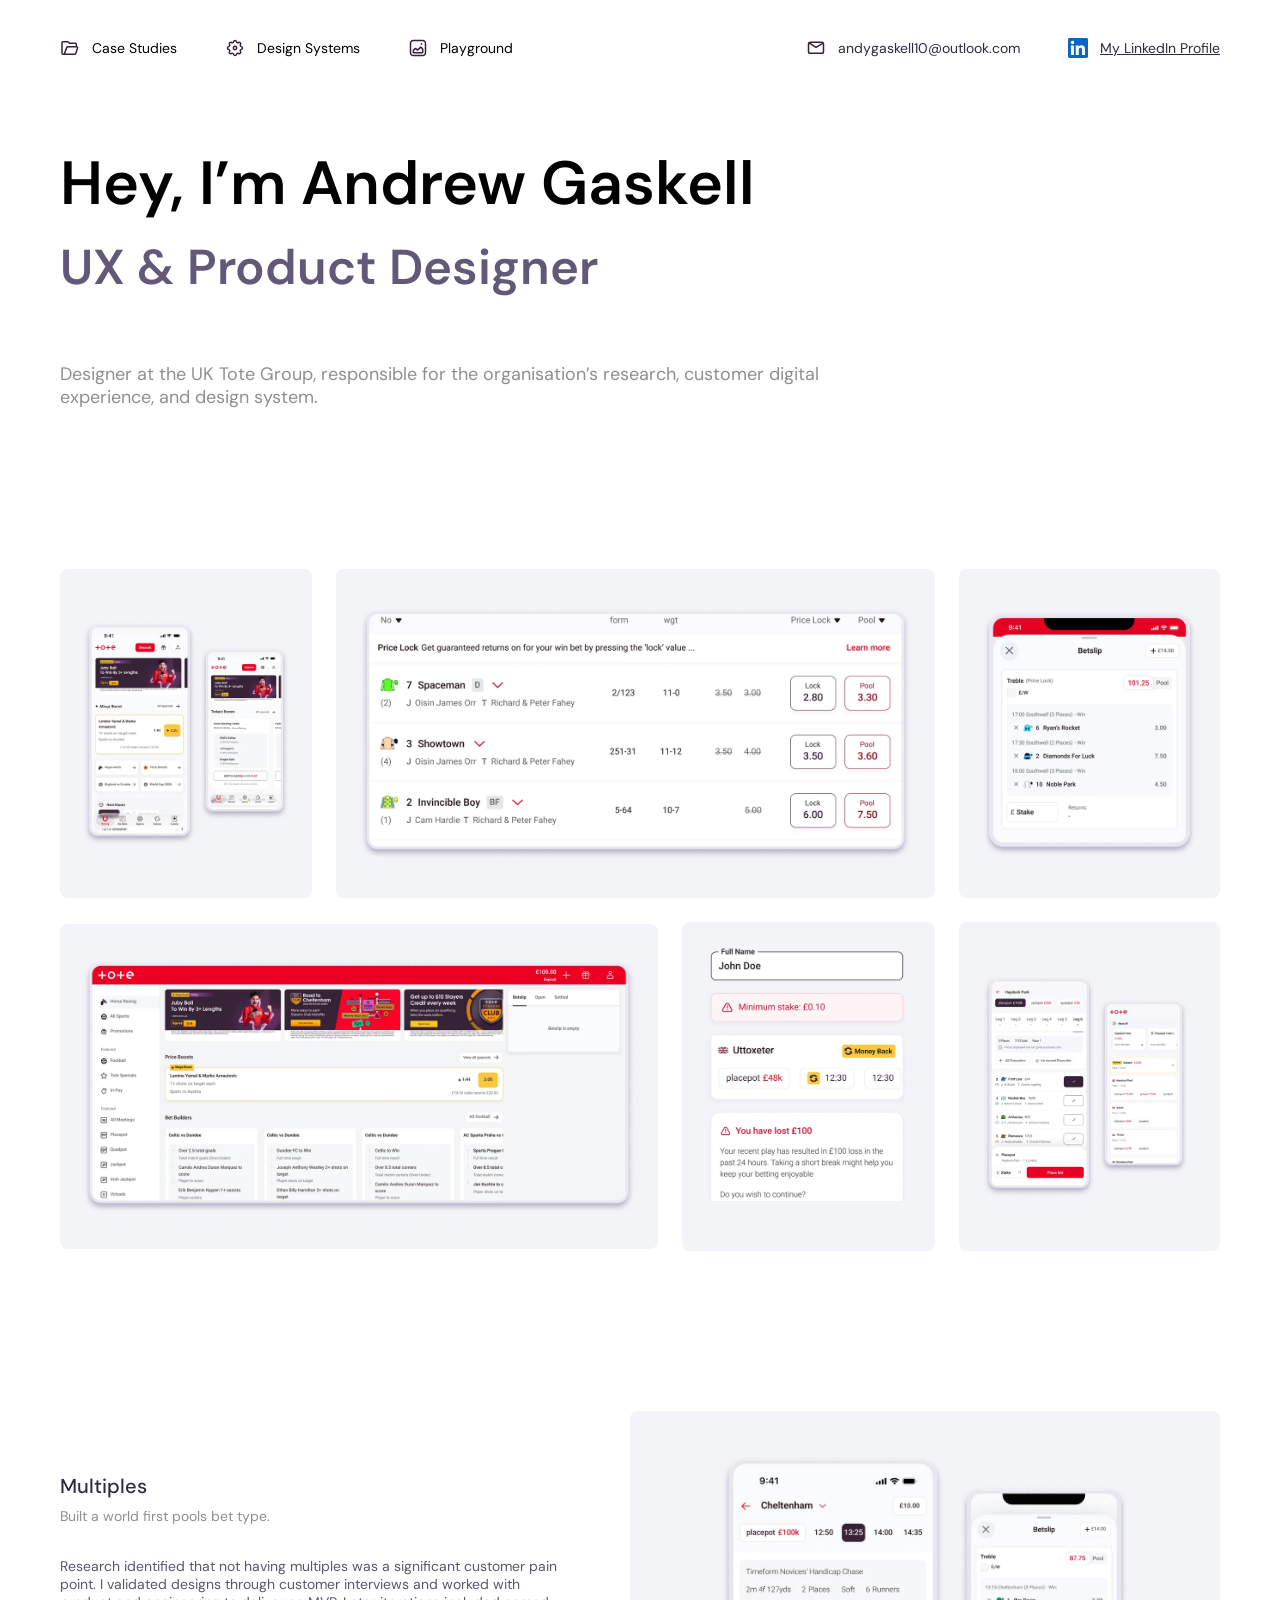
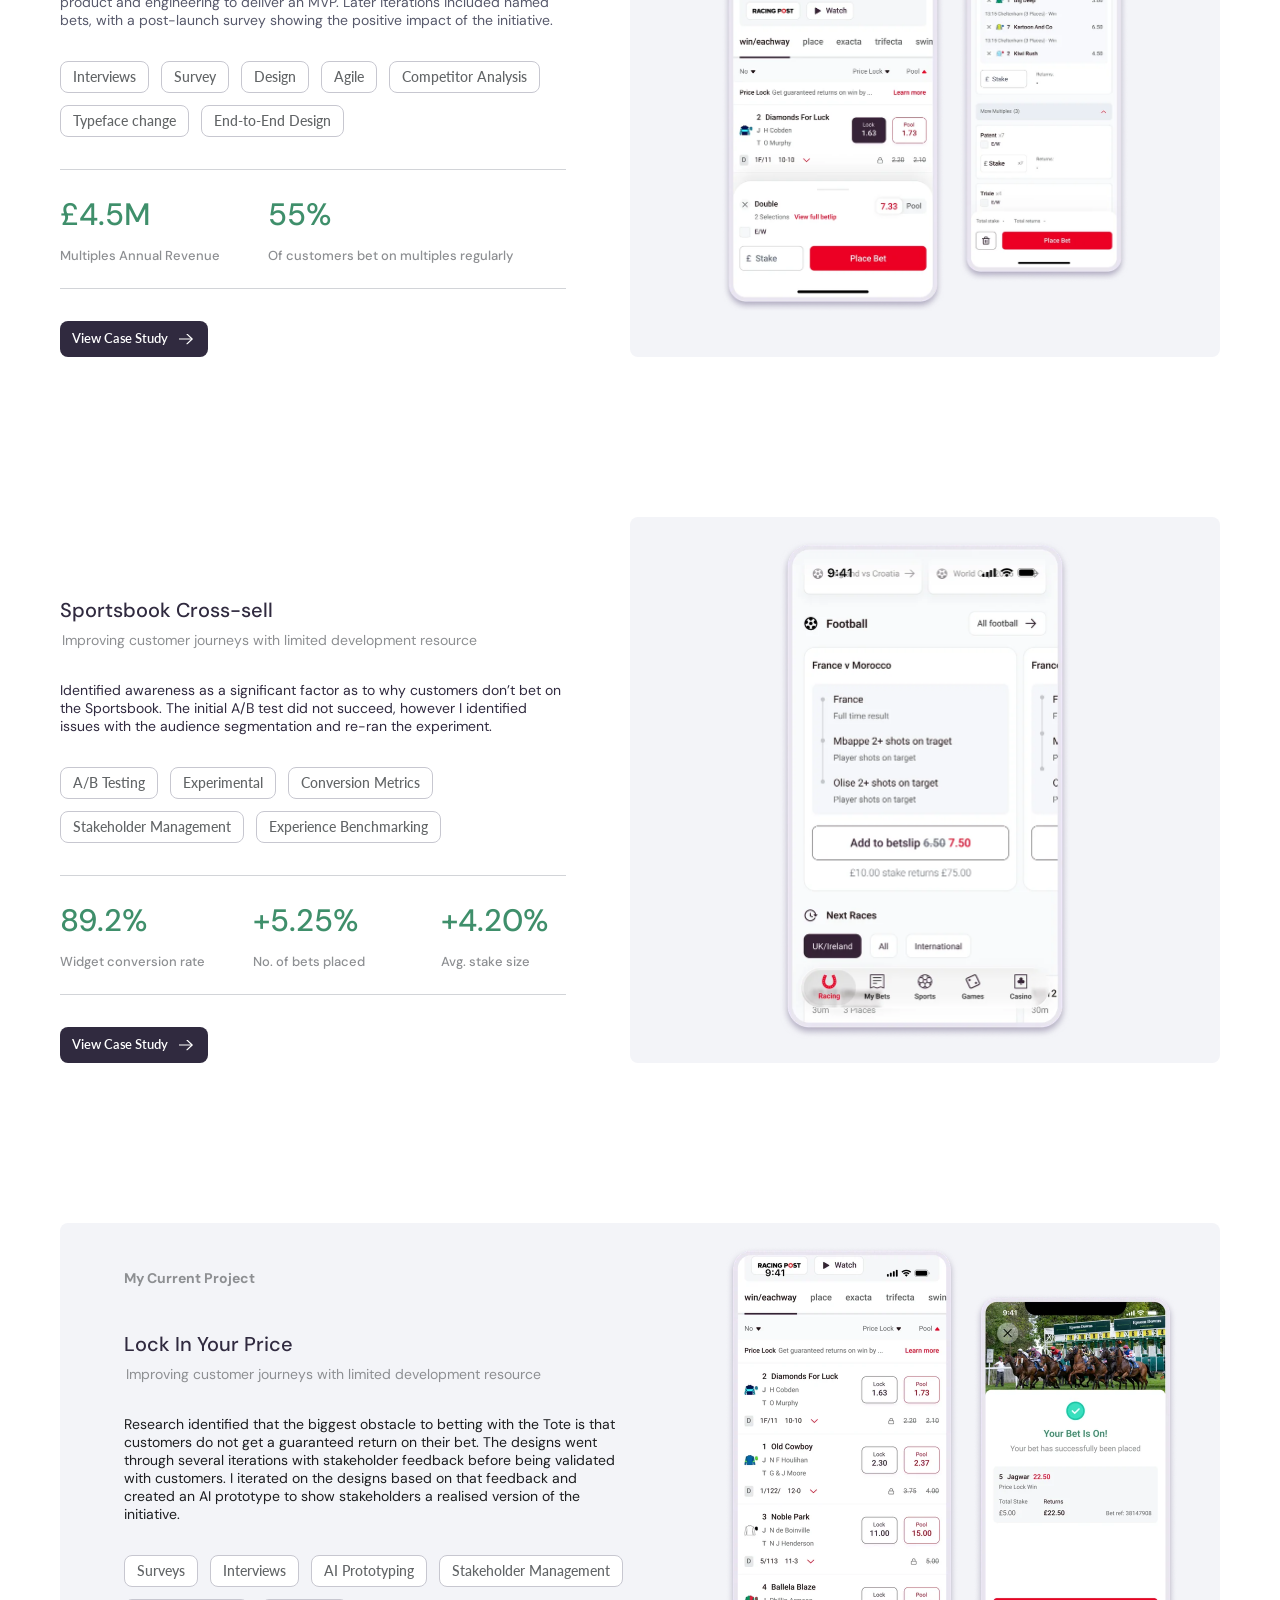
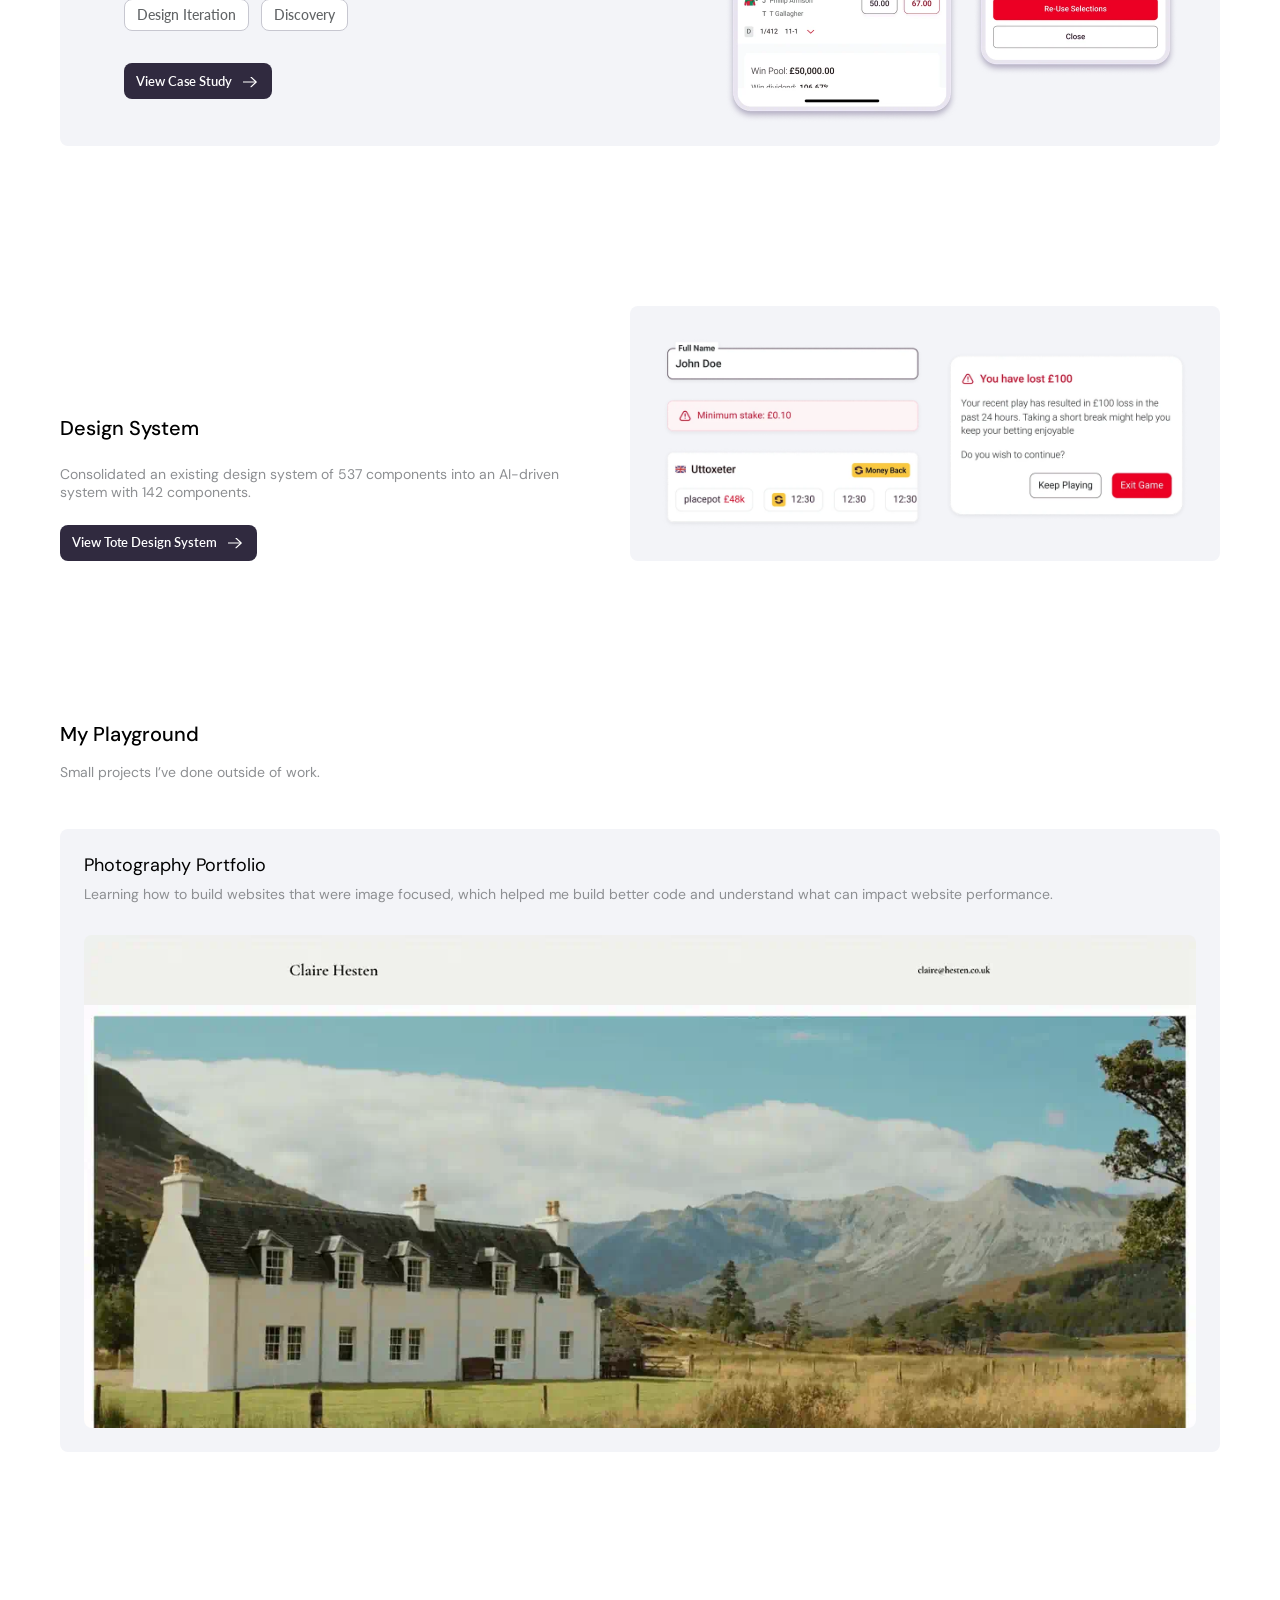
==== commit d8a877a9: "Resize images to WebP and lazy-load homepage images below the fold Convert all 70 PNG images to WebP" ====
--- a/index.html
+++ b/index.html
@@ -514,26 +514,26 @@
     <div class="banner-grid" data-reveal style="--reveal-delay: 0.15s;">
       <div class="banner-row">
         <div class="tile tile--1 tile--phones">
-          <img class="tile__big" src="images/home-banner-mobile-big-1.png" width="130" height="260" style="aspect-ratio: 130 / 260;" alt="Tote mobile app screen" />
-          <img class="tile__small" src="images/home-banner-mobile-sm-1.png" width="104" height="202" style="aspect-ratio: 104 / 202;" alt="Tote mobile app bet slip" />
+          <img class="tile__big" src="images/home-banner-mobile-big-1.webp" width="130" height="260" style="aspect-ratio: 130 / 260;" alt="Tote mobile app screen" />
+          <img class="tile__small" src="images/home-banner-mobile-sm-1.webp" width="104" height="202" style="aspect-ratio: 104 / 202;" alt="Tote mobile app bet slip" />
         </div>
         <div class="tile tile--2">
-          <img src="images/home-banner-desktop-1.png" width="642" height="293" style="aspect-ratio: 642 / 293;" alt="Tote desktop racecard" />
+          <img src="images/home-banner-desktop-1.webp" fetchpriority="high" width="642" height="293" style="aspect-ratio: 642 / 293;" alt="Tote desktop racecard" />
         </div>
         <div class="tile tile--3">
-          <img src="images/home-banner-mobile-big-2.png" width="248" height="286" style="aspect-ratio: 248 / 286;" alt="Tote mobile betting options" />
+          <img src="images/home-banner-mobile-big-2.webp" width="248" height="286" style="aspect-ratio: 248 / 286;" alt="Tote mobile betting options" />
         </div>
       </div>
       <div class="banner-row">
         <div class="tile tile--4">
-          <img src="images/home-banner-desktop-2.png" width="642" height="293" style="aspect-ratio: 642 / 293;" alt="Tote desktop homepage" />
+          <img src="images/home-banner-desktop-2.webp" width="642" height="293" style="aspect-ratio: 642 / 293;" alt="Tote desktop homepage" />
         </div>
         <div class="tile tile--5">
-          <img src="images/home-banner-design-system.png" width="235" height="297" style="aspect-ratio: 235 / 297;" alt="Design system component examples" />
+          <img src="images/home-banner-design-system.webp" width="235" height="297" style="aspect-ratio: 235 / 297;" alt="Design system component examples" />
         </div>
         <div class="tile tile--6 tile--phones">
-          <img class="tile__big" src="images/home-banner-mobile-big-4.png" width="130" height="258" style="aspect-ratio: 130 / 258;" alt="Tote mobile app screen" />
-          <img class="tile__small" src="images/home-banner-mobile-sm-2.png" width="104" height="202" style="aspect-ratio: 104 / 202;" alt="Tote mobile app bet confirmation" />
+          <img class="tile__big" src="images/home-banner-mobile-big-4.webp" width="130" height="258" style="aspect-ratio: 130 / 258;" alt="Tote mobile app screen" />
+          <img class="tile__small" src="images/home-banner-mobile-sm-2.webp" width="104" height="202" style="aspect-ratio: 104 / 202;" alt="Tote mobile app bet confirmation" />
         </div>
       </div>
     </div>
@@ -571,8 +571,8 @@
         </a>
       </div>
       <div class="media media--multiples">
-        <img class="media__big" src="images/home-multiples-mockup-big.png" width="243" height="497" style="aspect-ratio: 243 / 497;" alt="Multiples bet builder on mobile" />
-        <img class="media__small" src="images/home-multiples-mockup-sm.png" width="183" height="432" style="aspect-ratio: 183 / 432;" alt="Multiples named bet on mobile" />
+        <img class="media__big" src="images/home-multiples-mockup-big.webp" loading="lazy" decoding="async" width="243" height="497" style="aspect-ratio: 243 / 497;" alt="Multiples bet builder on mobile" />
+        <img class="media__small" src="images/home-multiples-mockup-sm.webp" loading="lazy" decoding="async" width="183" height="432" style="aspect-ratio: 183 / 432;" alt="Multiples named bet on mobile" />
       </div>
     </section>
 
@@ -611,7 +611,7 @@
         </a>
       </div>
       <div class="media media--cross-sell">
-        <img src="images/home-cross-sell-mockup.png" width="291" height="498" alt="Sportsbook cross-sell widget on mobile" />
+        <img src="images/home-cross-sell-mockup.webp" loading="lazy" decoding="async" width="291" height="498" alt="Sportsbook cross-sell widget on mobile" />
       </div>
     </section>
 
@@ -640,8 +640,8 @@
         </div>
       </div>
       <div class="current__mockups">
-        <img class="media__big" src="images/home-liyp-mockup-big.png" width="232" height="475" style="aspect-ratio: 232 / 475;" alt="Lock In Your Price bet slip on mobile" />
-        <img class="media__small" src="images/home-liyp-mockup-sm.png" width="203" height="381" style="aspect-ratio: 203 / 381;" alt="Lock In Your Price confirmation on mobile" />
+        <img class="media__big" src="images/home-liyp-mockup-big.webp" loading="lazy" decoding="async" width="232" height="475" style="aspect-ratio: 232 / 475;" alt="Lock In Your Price bet slip on mobile" />
+        <img class="media__small" src="images/home-liyp-mockup-sm.webp" loading="lazy" decoding="async" width="203" height="381" style="aspect-ratio: 203 / 381;" alt="Lock In Your Price confirmation on mobile" />
       </div>
     </section>
 
@@ -656,7 +656,7 @@
         </a>
       </div>
       <div class="media media--ds">
-        <img src="images/home-design-system-components.png" width="581" height="211" style="aspect-ratio: 581 / 211;" alt="Tote design system components" />
+        <img src="images/home-design-system-components.webp" loading="lazy" decoding="async" width="581" height="211" style="aspect-ratio: 581 / 211;" alt="Tote design system components" />
       </div>
     </section>
 
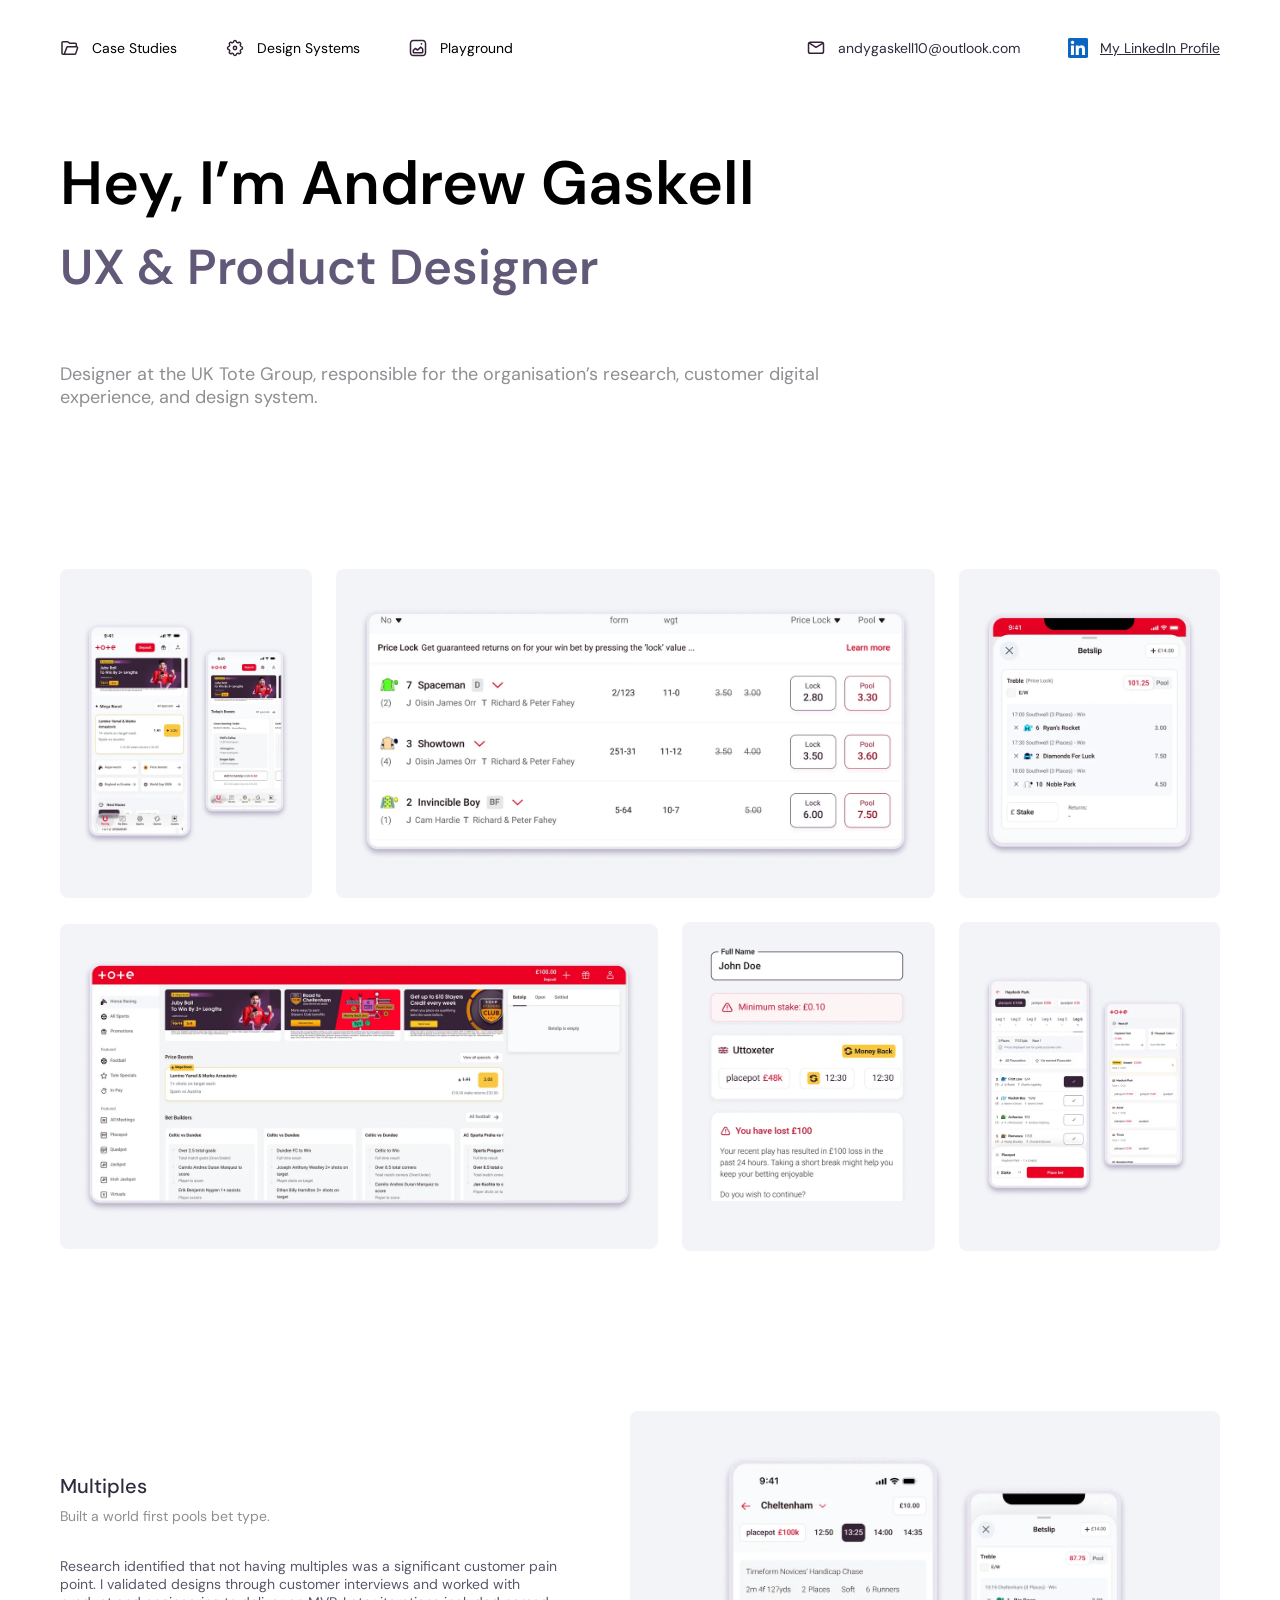
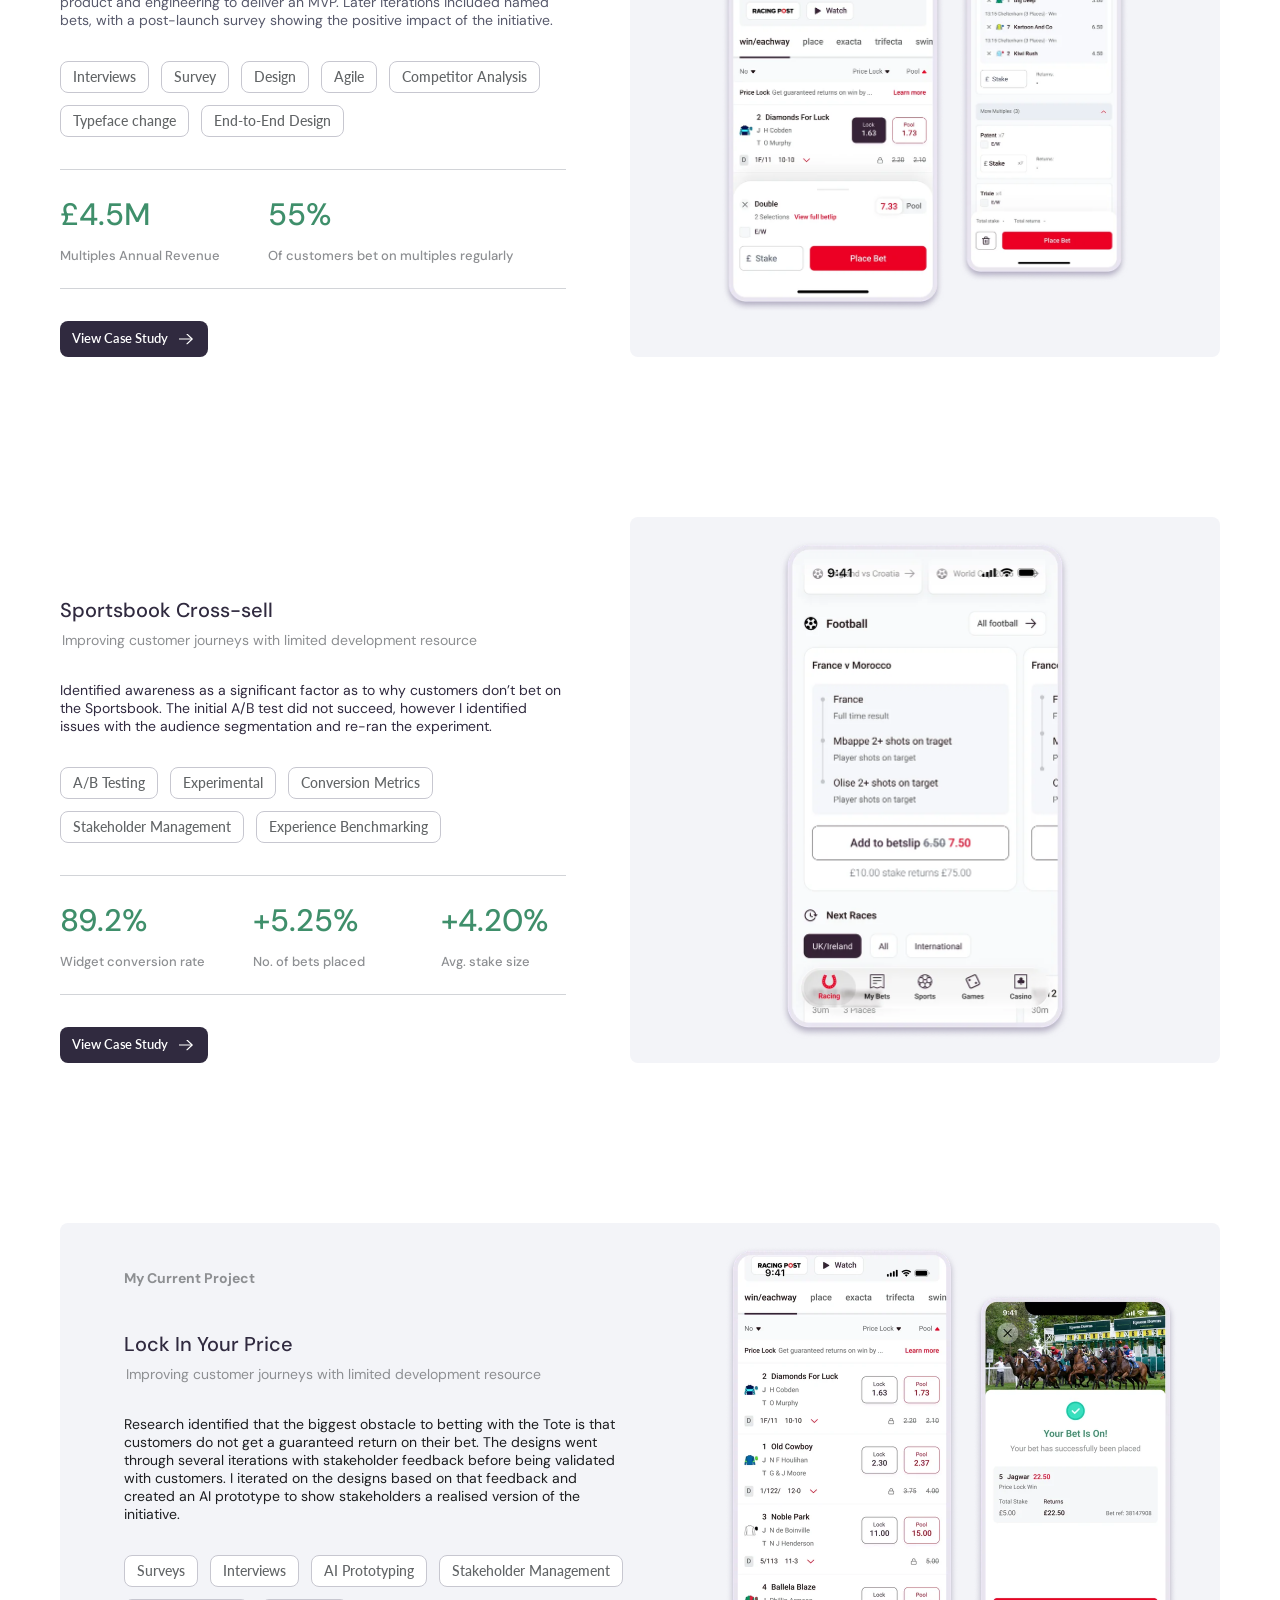
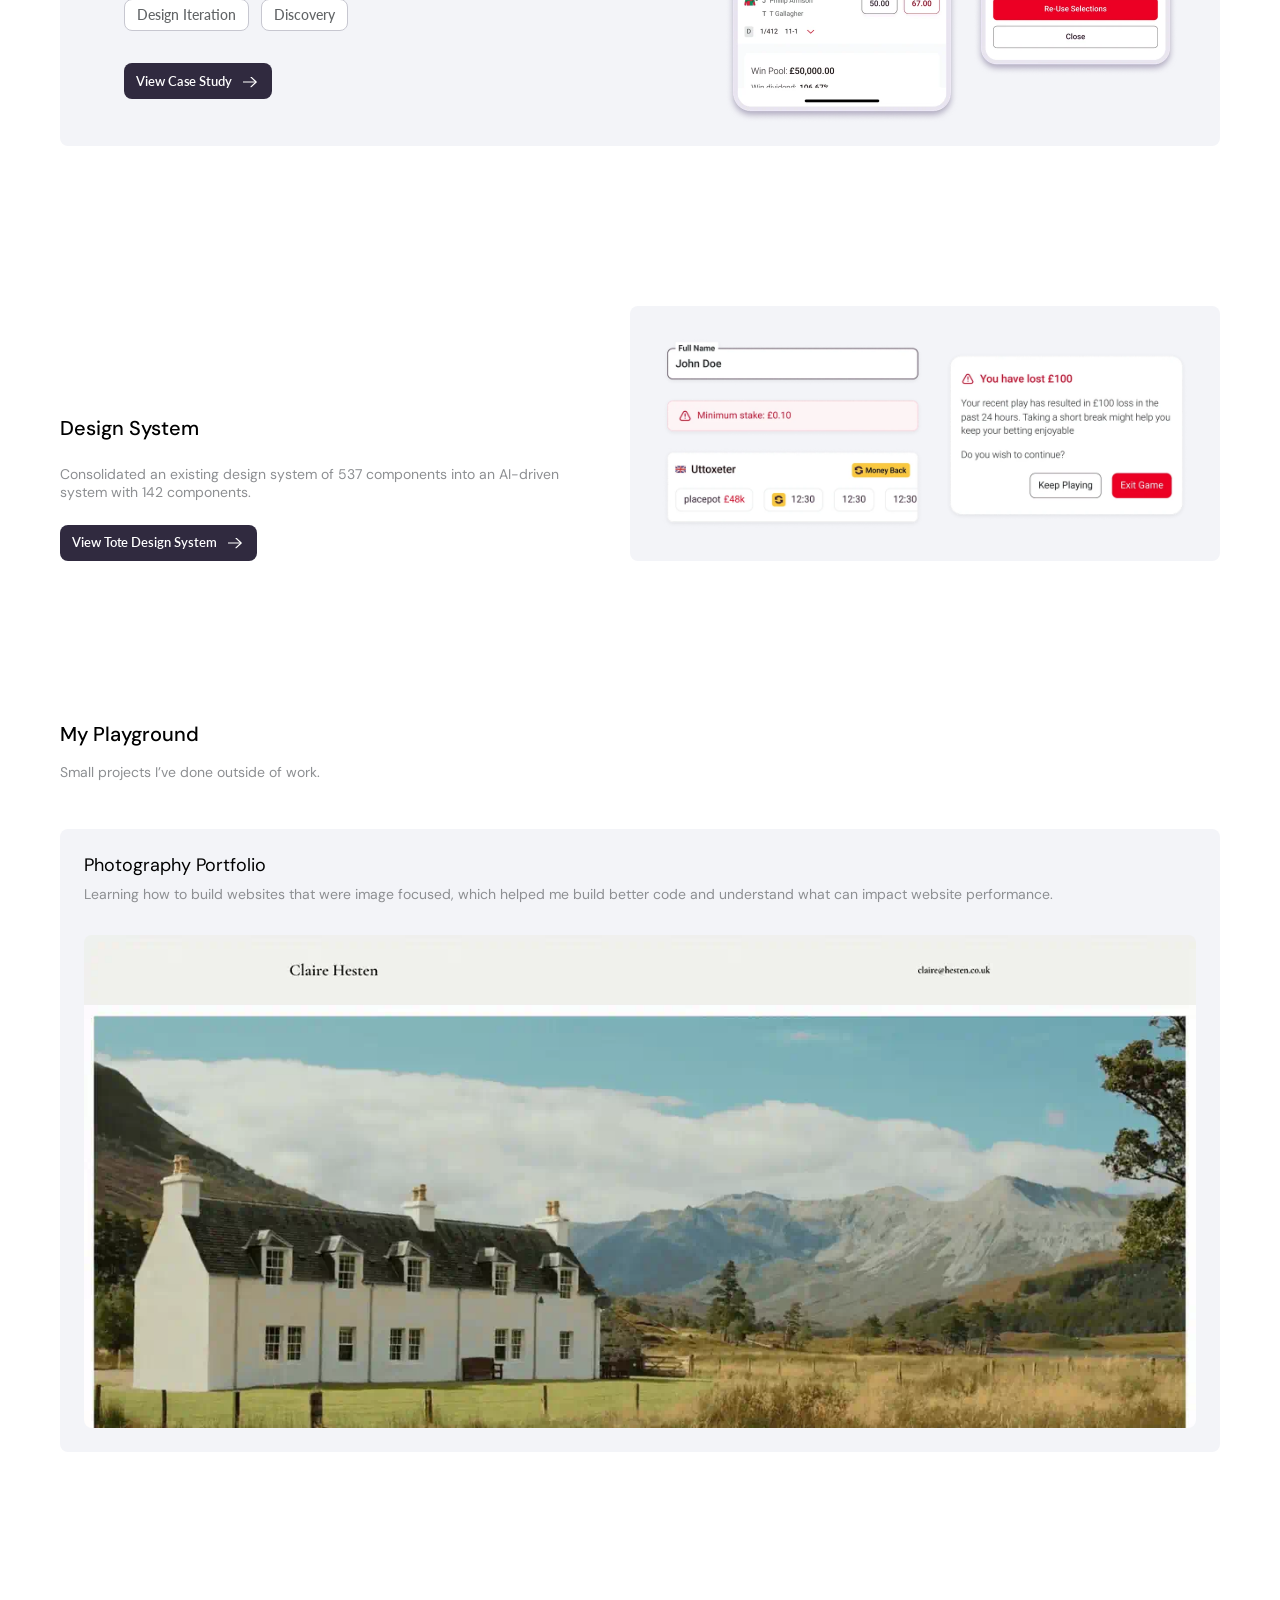
==== commit 9e94507a: "Show the first row of the homepage banner as soon as the page loads The banner grid faded in as one " ====
--- a/index.html
+++ b/index.html
@@ -11,8 +11,8 @@
     href="https://fonts.googleapis.com/css2?family=DM+Sans:opsz,wght@9..40,400;9..40,500;9..40,600;9..40,700&family=Lato:wght@400;700&display=swap"
     rel="stylesheet"
   />
-  <link rel="stylesheet" href="tokens.css?v=2026-11-26c" />
-  <link rel="stylesheet" href="site.css?v=2026-11-26c" />
+  <link rel="stylesheet" href="tokens.css?v=2026-11-26d" />
+  <link rel="stylesheet" href="site.css?v=2026-11-26d" />
   <script>
     if ('IntersectionObserver' in window) document.documentElement.classList.add('reveal-ready');
   </script>
@@ -511,27 +511,27 @@
       <p class="hero__intro">Designer at the UK Tote Group, responsible for the organisation’s research, customer digital experience, and design system.</p>
     </section>
 
-    <div class="banner-grid" data-reveal style="--reveal-delay: 0.15s;">
+    <div class="banner-grid">
       <div class="banner-row">
-        <div class="tile tile--1 tile--phones">
+        <div class="tile tile--1 tile--phones" data-reveal="load" style="--reveal-delay: 0.15s;">
           <img class="tile__big" src="images/home-banner-mobile-big-1.webp" width="130" height="260" style="aspect-ratio: 130 / 260;" alt="Tote mobile app screen" />
           <img class="tile__small" src="images/home-banner-mobile-sm-1.webp" width="104" height="202" style="aspect-ratio: 104 / 202;" alt="Tote mobile app bet slip" />
         </div>
-        <div class="tile tile--2">
+        <div class="tile tile--2" data-reveal="load" style="--reveal-delay: 0.15s;">
           <img src="images/home-banner-desktop-1.webp" fetchpriority="high" width="642" height="293" style="aspect-ratio: 642 / 293;" alt="Tote desktop racecard" />
         </div>
-        <div class="tile tile--3">
+        <div class="tile tile--3" data-reveal="load" style="--reveal-delay: 0.15s;">
           <img src="images/home-banner-mobile-big-2.webp" width="248" height="286" style="aspect-ratio: 248 / 286;" alt="Tote mobile betting options" />
         </div>
       </div>
       <div class="banner-row">
-        <div class="tile tile--4">
+        <div class="tile tile--4" data-reveal>
           <img src="images/home-banner-desktop-2.webp" width="642" height="293" style="aspect-ratio: 642 / 293;" alt="Tote desktop homepage" />
         </div>
-        <div class="tile tile--5">
+        <div class="tile tile--5" data-reveal>
           <img src="images/home-banner-design-system.webp" width="235" height="297" style="aspect-ratio: 235 / 297;" alt="Design system component examples" />
         </div>
-        <div class="tile tile--6 tile--phones">
+        <div class="tile tile--6 tile--phones" data-reveal>
           <img class="tile__big" src="images/home-banner-mobile-big-4.webp" width="130" height="258" style="aspect-ratio: 130 / 258;" alt="Tote mobile app screen" />
           <img class="tile__small" src="images/home-banner-mobile-sm-2.webp" width="104" height="202" style="aspect-ratio: 104 / 202;" alt="Tote mobile app bet confirmation" />
         </div>
@@ -679,6 +679,6 @@
     </section>
   </main>
 
-  <script src="site.js?v=2026-11-26c"></script>
+  <script src="site.js?v=2026-11-26d"></script>
 </body>
 </html>
